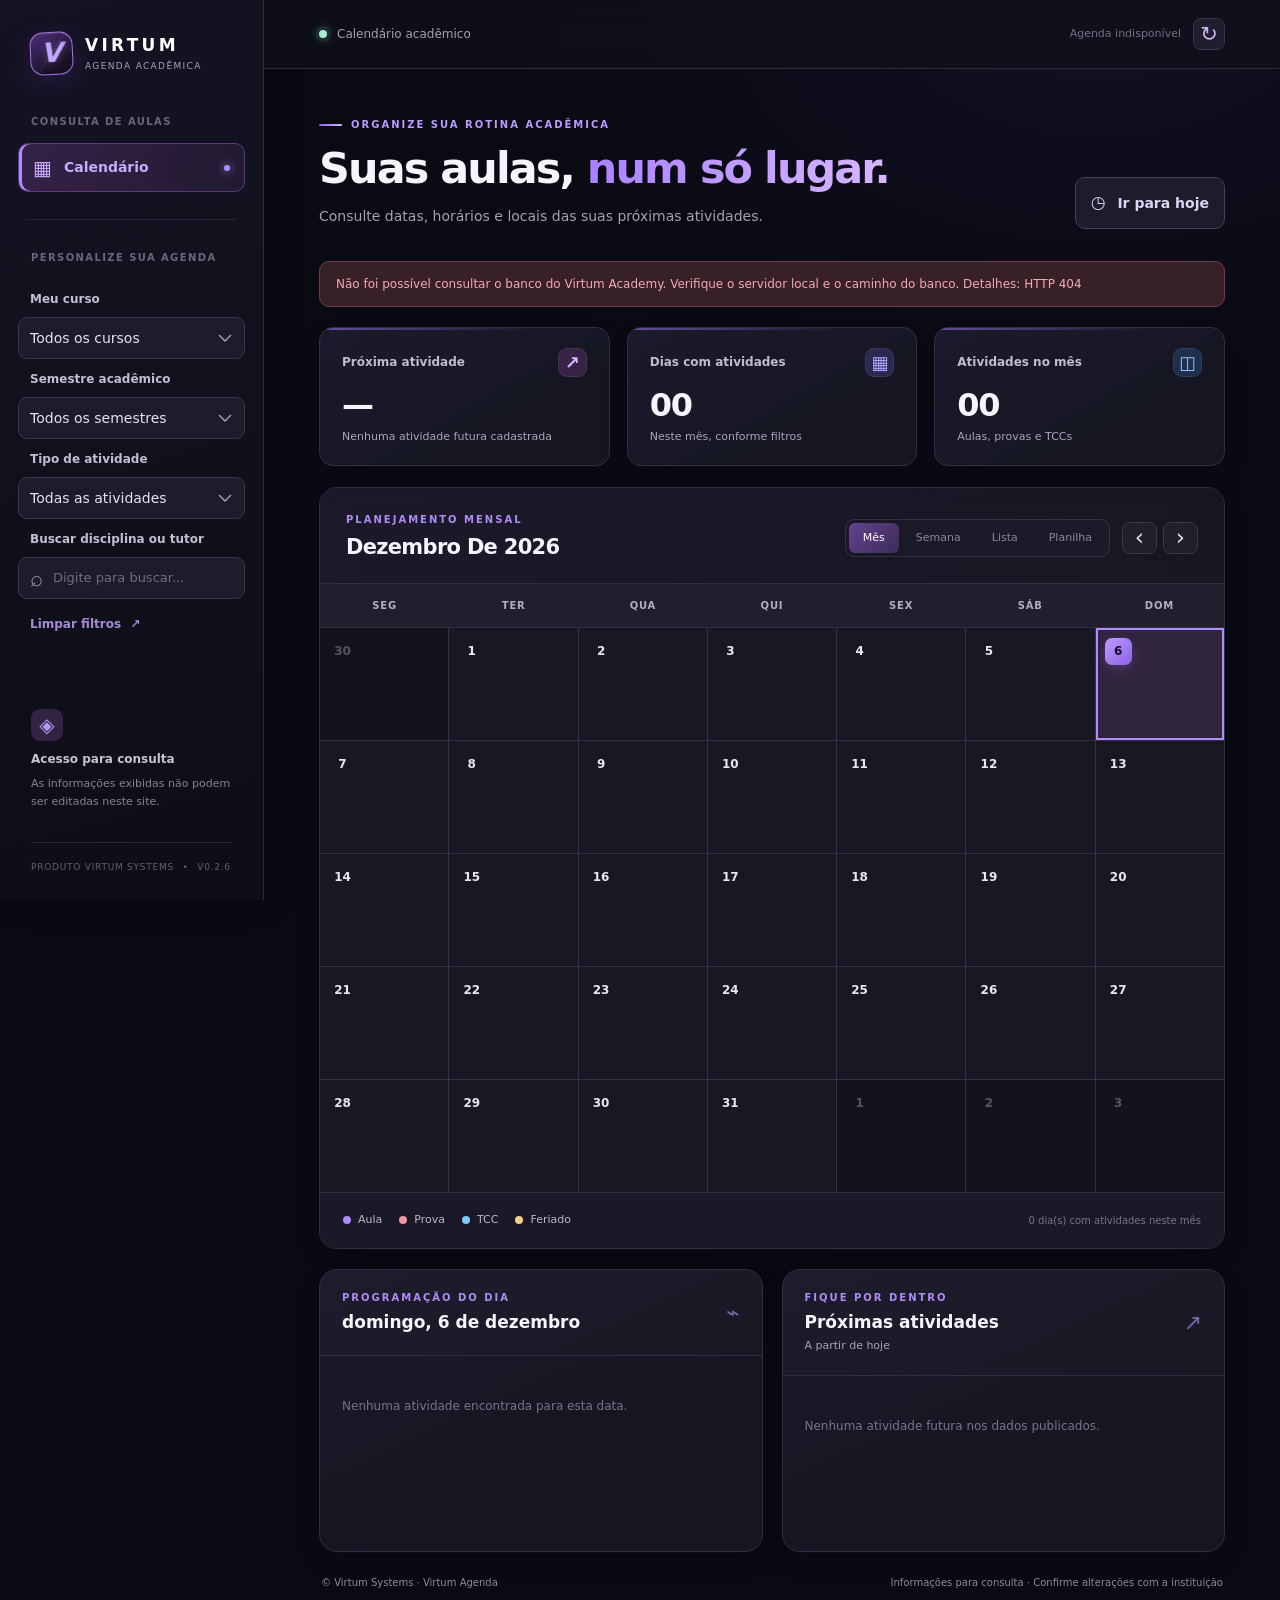
==== index.html @ 6bfc9026 "Adicionando a base do site" ====
<!DOCTYPE html>
<html lang="pt-BR">
<head>
  <meta charset="UTF-8" />
  <meta name="viewport" content="width=device-width, initial-scale=1" />
  <meta name="theme-color" content="#10101c" />
  <meta name="description" content="Virtum Agenda: consulte suas aulas, provas e TCCs por curso, semestre e data." />
  <title>Virtum Agenda — Calendário Acadêmico</title>
  <link rel="stylesheet" href="assets/app.css?v=0.2.9" />
  <script src="assets/app.js?v=0.2.9" defer></script>
</head>
<body>
  <div class="app-shell">
    <aside class="sidebar">
      <a class="brand" href="./" aria-label="Virtum Agenda, início">
        <span class="brand-mark" aria-hidden="true"><span>V</span></span>
        <span class="brand-words"><strong>VIRTUM</strong><small>AGENDA ACADÊMICA</small></span>
      </a>
      <div class="side-caption">CONSULTA DE AULAS</div>
      <div class="nav-active"><span class="nav-icon">▦</span> Calendário <span class="nav-dot"></span></div>
      <div class="sidebar-divider"></div>
      <div class="side-caption">PERSONALIZE SUA AGENDA</div>
      <label class="field-label" for="curso">Meu curso</label>
      <select class="field-select" id="curso"><option value="">Todos os cursos</option></select>
      <label class="field-label" for="semestre">Semestre acadêmico</label>
      <select class="field-select" id="semestre"><option value="">Todos os semestres</option></select>
      <label class="field-label" for="tipo">Tipo de atividade</label>
      <select class="field-select" id="tipo">
        <option value="">Todas as atividades</option>
        <option value="aula">Aulas</option>
        <option value="prova">Provas</option>
        <option value="tcc">TCCs</option>
      </select>
      <label class="field-label" for="busca">Buscar disciplina ou tutor</label>
      <div class="search-wrap"><span aria-hidden="true">⌕</span><input id="busca" type="search" placeholder="Digite para buscar..." autocomplete="off" /></div>
      <button class="clear-filters" id="limpar" type="button">Limpar filtros <span>↗</span></button>
      <div class="sidebar-bottom">
        <div class="privacy-icon">◈</div>
        <strong>Acesso para consulta</strong>
        <span>As informações exibidas não podem ser editadas neste site.</span>
        <div class="powered">PRODUTO VIRTUM SYSTEMS <span>•</span> V0.2.6</div>
      </div>
    </aside>

    <main class="main">
      <header class="topbar"><span><span class="live-indicator"></span> Calendário acadêmico</span><span class="topbar-right"><span id="atualizacao" role="status" aria-live="polite">Carregando agenda...</span><button type="button" id="atualizar-agora" class="refresh-btn" title="Atualizar agora" aria-label="Atualizar agenda agora">↻</button></span></header>
      <div class="content">
        <section class="intro">
          <div><div class="eyebrow"><span class="eyebrow-line"></span> ORGANIZE SUA ROTINA ACADÊMICA</div><h1>Suas aulas, <em>num só lugar.</em></h1><p>Consulte datas, horários e locais das suas próximas atividades.</p></div>
          <button class="today-btn" type="button" id="voltar-hoje"><span>◷</span> Ir para hoje</button>
        </section>
        <div id="demo-banner" class="demo-banner" hidden><span class="demo-symbol">ⓘ</span><span><strong>Modo demonstração.</strong> Os dados exibidos são fictícios. Exporte a agenda do Virtum Academy para publicar as aulas reais.</span></div>
        <div id="offline-banner" class="offline-banner" hidden role="status">Sem conexão no momento. Exibindo os últimos dados carregados nesta sessão.</div>
        <div id="error-banner" class="error-banner" hidden role="alert"></div>
        <section class="stats" aria-label="Resumo da agenda">
          <article class="stat"><div class="stat-title">Próxima atividade <span class="stat-icon purple">↗</span></div><div class="stat-value" id="proxima">—</div><div class="stat-sub" id="proxima-detalhe">Aguardando dados</div></article>
          <article class="stat"><div class="stat-title">Dias com atividades <span class="stat-icon violet">▦</span></div><div class="stat-value" id="dias-ativos">—</div><div class="stat-sub">Neste mês, conforme filtros</div></article>
          <article class="stat"><div class="stat-title">Atividades no mês <span class="stat-icon blue">◫</span></div><div class="stat-value" id="total-atividades">—</div><div class="stat-sub">Aulas, provas e TCCs</div></article>
        </section>
        <section class="calendar-card">
          <div class="calendar-toolbar">
            <div><div class="overline">PLANEJAMENTO MENSAL</div><h2 id="mes-titulo">Calendário</h2></div>
            <div class="calendar-controls">
              <div class="view-switch"><button type="button" class="active" data-view="calendario">Mês</button><button type="button" data-view="semana">Semana</button><button type="button" data-view="lista">Lista</button><button type="button" data-view="planilha">Planilha</button></div>
              <div class="month-nav"><button type="button" id="prev-month" aria-label="Mês anterior">‹</button><button type="button" id="next-month" aria-label="Próximo mês">›</button></div>
            </div>
          </div>
          <div id="calendar-container"><div class="weekdays"><span>SEG</span><span>TER</span><span>QUA</span><span>QUI</span><span>SEX</span><span>SÁB</span><span>DOM</span></div><div id="calendar-grid" class="calendar-grid" role="grid" aria-label="Calendário mensal"></div></div>
          <div id="week-container" class="week-container" hidden></div>
          <div id="list-container" class="list-container" hidden></div>
          <div id="sheet-container" class="sheet-container" hidden aria-label="Atividades em formato de planilha"></div>
          <div class="calendar-footer"><div class="legend"><span><i class="dot aula"></i> Aula</span><span><i class="dot prova"></i> Prova</span><span><i class="dot tcc"></i> TCC</span><span><i class="dot feriado"></i> Feriado</span></div><span id="month-info">Selecione um dia para ver detalhes</span></div>
        </section>
        <section class="bottom-panels">
          <article class="details-panel"><div class="panel-head"><div><div class="overline">PROGRAMAÇÃO DO DIA</div><h3 id="selected-title">Selecione uma data</h3></div><div class="panel-decoration">⌁</div></div><div id="day-details" class="day-details"><p class="muted">Selecione um dia com atividade.</p></div></article>
          <article class="upcoming-panel"><div class="panel-head"><div><div class="overline">FIQUE POR DENTRO</div><h3>Próximas atividades</h3><span class="upcoming-hint">A partir de hoje</span></div><div class="panel-decoration">↗</div></div><div id="upcoming" class="upcoming-list"><p class="muted">Aguardando dados...</p></div></article>
        </section>
        <footer class="footer"><span>© Virtum Systems · Virtum Agenda</span><span>Informações para consulta · Confirme alterações com a instituição</span></footer>
      </div>
    </main>
  </div>

  <dialog id="dia-dialog" class="disciplina-dialog" aria-labelledby="dia-titulo">
    <div class="disciplina-head"><div><p class="disciplina-eyebrow">TODAS AS ATIVIDADES DO DIA</p><h2 id="dia-titulo"></h2><p class="muted">Aulas, provas e TCCs de todos os tutores conforme os filtros gerais.</p></div><button id="dia-fechar" type="button" class="disciplina-close" aria-label="Fechar atividades do dia">✕</button></div>
    <div class="disciplina-toolbar"><span id="dia-contagem"></span><label for="dia-tutor-filtro">Tutor: <select id="dia-tutor-filtro" aria-label="Filtrar atividades por tutor"><option value="">Todos os tutores</option></select></label></div>
    <div id="dia-aulas" class="disciplina-aulas"></div>
  </dialog>
  <dialog id="disciplina-dialog" class="disciplina-dialog" aria-labelledby="disciplina-titulo">
    <div class="disciplina-head"><div><p class="disciplina-eyebrow">CRONOGRAMA DA DISCIPLINA</p><h2 id="disciplina-titulo"></h2><p id="disciplina-contexto" class="muted"></p></div><button id="disciplina-fechar" type="button" class="disciplina-close" aria-label="Fechar janela">✕</button></div>
    <div class="disciplina-toolbar"><span id="disciplina-contagem"></span><span>Somente leitura · Dados do Virtum Academy</span></div>
    <div id="disciplina-aulas" class="disciplina-aulas"></div>
  </dialog>
</body>
</html>
---- assets/app.css ----
:root{color-scheme:dark;--bg:#0b0b13;--side:#10101a;--surface:#151520;--surface2:#1b1b29;--stroke:#2c2b3b;--text:#f0eff8;--muted:#898899;--purple:#9f7aff;--deep-purple:#52329f;--blue:#76a6f7;--red:#f29ca2;--yellow:#f7cf7e;--radius:17px}*{box-sizing:border-box}body{margin:0;min-width:320px;background:var(--bg);color:var(--text);font:14px/1.5 Inter,ui-sans-serif,system-ui,-apple-system,"Segoe UI",sans-serif}button,input,select{font:inherit}button{cursor:pointer}button:focus-visible,input:focus-visible,select:focus-visible{outline:2px solid var(--purple);outline-offset:3px}[hidden]{display:none!important}.app-shell{display:flex;min-height:100vh}.sidebar{width:264px;flex:0 0 264px;background:var(--side);border-right:1px solid #242331;display:flex;flex-direction:column;padding:32px 18px 26px;min-height:100vh}.brand{display:flex;align-items:center;gap:12px;padding:0 12px 43px;text-decoration:none;color:#fff}.brand-mark{width:43px;height:43px;border:1px solid #6c4da8;border-radius:12px;background:radial-gradient(circle at 70% 15%,#6544a6,#20132e 75%);display:grid;place-items:center;font-size:27px;font-weight:900;font-style:italic;color:#c3a6ff;box-shadow:0 0 23px #8b58ef22}.brand-words{display:flex;flex-direction:column;line-height:1.15;letter-spacing:2.2px}.brand-words strong{font-size:17px;letter-spacing:3px}.brand-words small{margin-top:5px;color:#9b91af;font-size:9px;letter-spacing:1.35px}.side-caption{color:#686779;font-size:10px;font-weight:750;letter-spacing:1.4px;padding:0 13px;margin-bottom:14px}.nav-active{display:flex;align-items:center;gap:12px;padding:13px 14px;border-radius:10px;background:#281d3e;color:#c9aaff;font-weight:650;border:1px solid #45315c}.nav-icon{font-size:20px;line-height:1}.nav-dot{margin-left:auto;width:6px;height:6px;border-radius:100%;background:var(--purple);box-shadow:0 0 9px var(--purple)}.sidebar-divider{border-top:1px solid #252434;margin:27px 8px 30px}.field-label{display:block;font-size:12px;font-weight:650;color:#b9b7c5;margin:11px 12px 9px}.field-select,.search-wrap{width:100%;background:#1b1b28;border:1px solid #333144;color:#e5e2ee;border-radius:9px;min-height:42px;padding:0 11px;outline:none}.field-select{appearance:none;background-image:url("data:image/svg+xml,%3Csvg width='14' height='8' xmlns='http://www.w3.org/2000/svg'%3E%3Cpath d='m1 1 6 6 6-6' fill='none' stroke='%23aaa4b8' stroke-width='1.4'/%3E%3C/svg%3E");background-repeat:no-repeat;background-position:right 12px center;padding-right:31px}.search-wrap{display:flex;align-items:center;gap:8px}.search-wrap span{color:#9e98ad;font-size:22px}.search-wrap input{width:100%;background:transparent;border:0;color:#fff;min-height:40px;outline:none;font-size:12px}.search-wrap input::placeholder{color:#6f6d7d}.clear-filters{border:0;background:none;color:#a58bd7;text-align:left;padding:16px 12px;font-size:12px;font-weight:600}.clear-filters span{margin-left:5px}.sidebar-bottom{margin-top:auto;padding:20px 13px 0;display:flex;flex-direction:column;gap:7px;color:#858296}.privacy-icon{height:32px;width:32px;border-radius:9px;background:#322345;color:#b39af1;display:grid;place-items:center;font-size:20px;margin-bottom:2px}.sidebar-bottom strong{font-size:12px;color:#c6c3d2}.sidebar-bottom>span{font-size:11px;line-height:1.6}.powered{border-top:1px solid #2b2939;padding-top:18px;margin-top:24px;font-size:9px;letter-spacing:.75px;color:#626073}.powered span{padding:0 5px}.main{min-width:0;flex:1}.topbar{height:69px;border-bottom:1px solid #242331;display:flex;align-items:center;justify-content:space-between;padding:0 clamp(20px,4.3vw,70px);color:#a2a0b2;font-size:12px;background:#0e0e17}.topbar>span:first-child{display:flex;align-items:center;gap:10px}.live-indicator{width:8px;height:8px;border-radius:50%;display:inline-block;background:#9d7ff4;box-shadow:0 0 10px #af8cfa80}.topbar-right{font-size:11px;color:#747184}.content{max-width:1510px;margin:0 auto;padding:44px clamp(20px,4.3vw,70px) 20px}.intro{display:flex;gap:24px;align-items:flex-end;justify-content:space-between;margin-bottom:29px}.eyebrow,.overline{font-size:10px;letter-spacing:2px;font-weight:700;color:#9d7bf1}.intro h1{font-size:clamp(27px,3.35vw,43px);letter-spacing:-1.6px;line-height:1.2;margin:11px 0}.intro h1 em{font-style:normal;color:#ad8bff}.intro p{color:var(--muted);margin:0;font-size:13px}.today-btn{border:1px solid #47415c;border-radius:10px;background:#1e1b2b;color:#ded5f5;font-weight:650;padding:12px 15px;white-space:nowrap}.today-btn span{font-size:17px;padding-right:7px}.today-btn:hover,.month-nav button:hover,.view-switch button:hover{background:#2b2340}.demo-banner,.error-banner{display:flex;align-items:center;gap:12px;border-radius:10px;margin-bottom:20px;padding:13px 16px;background:#30291b;color:#eed6a9;border:1px solid #56432a;font-size:12px}.demo-symbol{font-size:20px}.error-banner{background:#382027;color:#f4aab4;border-color:#713b47}.stats{display:grid;grid-template-columns:repeat(3,minmax(0,1fr));gap:17px;margin-bottom:21px}.stat{border:1px solid var(--stroke);background:var(--surface);border-radius:14px;padding:20px 22px;min-width:0}.stat-title{display:flex;align-items:center;justify-content:space-between;color:#aaa8b8;font-weight:550;font-size:12px;gap:8px}.stat-icon{height:29px;width:29px;border-radius:9px;display:grid;place-items:center;font-size:18px}.stat-icon.purple{color:#d2b5ff;background:#372346}.stat-icon.violet{color:#aeabff;background:#2c2850}.stat-icon.blue{color:#97c0ff;background:#1f304c}.stat-value{font-size:29px;line-height:1.25;font-weight:750;margin-top:8px;letter-spacing:-1px}.stat-sub{font-size:11px;color:#898699;margin-top:4px;white-space:nowrap;overflow:hidden;text-overflow:ellipsis}.calendar-card,.details-panel,.upcoming-panel{border:1px solid var(--stroke);border-radius:var(--radius);background:var(--surface);overflow:hidden}.calendar-toolbar{display:flex;align-items:center;justify-content:space-between;gap:18px;padding:24px 26px 19px}.calendar-toolbar h2{margin:5px 0 0;font-size:21px;letter-spacing:-.55px;text-transform:capitalize}.calendar-controls{display:flex;align-items:center;gap:12px}.view-switch{border:1px solid #343245;border-radius:9px;padding:3px;display:flex;gap:2px;background:#1b1a28}.view-switch button{border:0;background:transparent;color:#89869b;padding:7px 14px;border-radius:6px;font-size:11px}.view-switch button.active{background:#44305e;color:#e6d7ff}.month-nav{display:flex;gap:6px}.month-nav button{height:32px;width:35px;border-radius:8px;border:1px solid #39374b;background:#201f2c;color:#e3dfeb;font-size:23px;line-height:1}.weekdays{display:grid;grid-template-columns:repeat(7,minmax(0,1fr));text-align:center;background:#1c1b2a;border-top:1px solid var(--stroke);border-bottom:1px solid var(--stroke)}.weekdays span{padding:14px 3px;color:#858397;font-size:10px;font-weight:750;letter-spacing:.8px}.calendar-grid{display:grid;grid-template-columns:repeat(7,minmax(0,1fr));grid-auto-rows:minmax(112px,auto);background:#2a2937;gap:1px}.day{background:#151520;padding:10px 9px 8px;min-width:0;border:0;display:flex;flex-direction:column;gap:5px;text-align:left;transition:background .15s;position:relative;color:#e8e7ee}.day:hover{background:#242234}.day.outside{background:#11111a;color:#555263}.day.selected{background:#29213c;box-shadow:inset 0 0 0 1px #8062bc}.day.today .day-num{background:#9d7cf4;color:#110f19}.day-num{display:grid;place-items:center;width:27px;height:27px;border-radius:7px;font-size:12px;font-weight:700}.day-entries{display:flex;flex-direction:column;gap:4px;min-width:0;width:100%}.event-chip{display:block;min-width:0;width:100%;overflow:hidden;text-overflow:ellipsis;white-space:nowrap;border-left:3px solid transparent;padding:3px 6px 3px 7px;border-radius:4px;font-size:10px;line-height:1.4;font-weight:620}.event-chip.aula{background:#302445;color:#c6a7ff;border-color:#a47df5}.event-chip.prova{background:#40272f;color:#f8b3b9;border-color:#eb8a97}.event-chip.tcc{background:#1d3542;color:#a4dafa;border-color:#69badf}.event-chip.feriado{background:#493d25;color:#f3d596;border-color:#d6b36b}.more-chip{font-size:10px;color:#9a95aa;padding-left:5px}.calendar-footer{min-height:56px;padding:12px 23px;display:flex;align-items:center;justify-content:space-between;gap:16px;border-top:1px solid var(--stroke);flex-wrap:wrap}.legend{display:flex;gap:17px;align-items:center;flex-wrap:wrap}.legend span{display:flex;align-items:center;gap:7px;font-size:10px;color:#a3a0b1}.dot{height:7px;width:7px;border-radius:50%;background:var(--purple);display:inline-block}.dot.prova{background:#ef96a1}.dot.tcc{background:#7acbfa}.dot.feriado{background:#f2d08a}#month-info{color:#777488;font-size:10px}.bottom-panels{display:grid;grid-template-columns:1fr 1fr;gap:19px;margin-top:20px}.panel-head{display:flex;justify-content:space-between;align-items:center;border-bottom:1px solid var(--stroke);padding:20px 22px}.panel-head h3{font-size:16px;margin:5px 0 0}.panel-decoration{font-size:22px;color:#8064ae}.day-details,.upcoming-list{padding:9px 19px 17px;min-height:175px}.muted{color:#777487;font-size:12px;padding:20px 3px}.item{padding:14px 4px;display:flex;align-items:flex-start;gap:12px}.item+.item{border-top:1px solid #292735}.item-icon{display:grid;place-items:center;width:34px;height:34px;flex:0 0 34px;border-radius:10px;background:#322641;color:#cba8ff;font-size:15px;font-weight:bold}.item-icon.prova{background:#45252e;color:#fab2bc}.item-icon.tcc{background:#233c46;color:#a4e6ff}.item-body{min-width:0;flex:1}.item-title{font-weight:700;font-size:12px;color:#f2f0f7;line-height:1.4}.item-meta{color:#8c899c;font-size:11px;margin-top:3px;line-height:1.55}.item-tag{display:inline-block;border:1px solid #463954;border-radius:5px;color:#b9a1e4;padding:2px 6px;margin-top:6px;font-size:10px}.item-action{border:0;background:transparent;color:#a58add;padding:4px;line-height:1;font-size:19px}.upcoming-date{font-weight:700;color:#a792da;white-space:nowrap;font-size:11px}.list-container{min-height:200px;padding:0 23px 20px}.list-date{padding:15px 3px 6px;font-size:11px;letter-spacing:1px;font-weight:800;color:#a78ddd;text-transform:uppercase}.list-date+div{border-top:0}.list-container .item{border-bottom:1px solid #292735;padding:14px 4px}.empty{text-align:center;color:#8d8a9c;font-size:12px;padding:45px 10px}.empty strong{display:block;color:#c1bdcf;margin-top:7px;font-size:13px}.footer{display:flex;justify-content:space-between;gap:20px;padding:23px 2px 4px;font-size:10px;color:#5e5b70}@media(max-width:1190px){.sidebar{width:225px;flex-basis:225px}.content{padding:30px 24px 18px}.topbar{padding:0 24px}.calendar-grid{grid-auto-rows:minmax(103px,auto)}.stat{padding:17px}.bottom-panels{gap:13px}}@media(max-width:850px){.app-shell{display:block}.sidebar{width:auto;min-height:0;padding:15px 20px;display:grid;grid-template-columns:repeat(4,minmax(0,1fr));gap:10px;align-items:end}.brand{grid-column:1/-1;padding:3px 0 9px}.nav-active,.side-caption,.sidebar-divider,.sidebar-bottom,.clear-filters{display:none}.field-label{display:none}.field-select,.search-wrap{width:100%}.topbar{height:50px}.content{padding:25px 18px}.intro h1{font-size:31px}.calendar-grid{grid-auto-rows:minmax(99px,auto)}}@media(max-width:610px){.sidebar{grid-template-columns:repeat(2,minmax(0,1fr))}.topbar-right{font-size:9px}.intro{align-items:flex-start}.intro h1{font-size:27px;letter-spacing:-.8px}.intro p{font-size:12px}.today-btn{padding:9px 9px;font-size:11px}.stats{grid-template-columns:repeat(3,minmax(0,1fr));gap:7px}.stat{padding:12px 10px}.stat-title{font-size:10px}.stat-icon{display:none}.stat-value{font-size:22px}.stat-sub{white-space:normal;font-size:10px;line-height:1.3}.calendar-toolbar{padding:19px 13px 15px;gap:8px}.calendar-toolbar h2{font-size:17px}.calendar-controls{gap:6px}.month-nav button{width:27px;height:29px}.view-switch button{padding:6px 8px}.weekdays span{font-size:9px;padding:12px 0}.calendar-grid{grid-auto-rows:minmax(67px,auto)}.day{padding:5px 3px;gap:3px}.day-num{height:23px;width:23px;font-size:10px}.event-chip{font-size:9px;padding:2px 3px;border-left-width:2px}.more-chip{font-size:9px}.bottom-panels{grid-template-columns:1fr}.calendar-footer{padding:12px 10px}.legend{gap:8px}.footer{flex-direction:column;gap:5px}.demo-banner{font-size:11px}}

/* HF3: polimento de usabilidade, foco e responsividade */
.topbar-right{display:flex;align-items:center;gap:12px;min-width:0}
#atualizacao{overflow:hidden;text-overflow:ellipsis;white-space:nowrap}
.refresh-btn{border:1px solid #39354a;border-radius:8px;background:#201d2e;color:#c9b4f7;width:32px;height:32px;flex:0 0 32px;font-size:21px;line-height:1;transition:background .15s}
.refresh-btn:hover{background:#332849}.refresh-btn.refreshing{opacity:.55;cursor:wait}
.offline-banner{border:1px solid #65522e;background:#32291b;color:#f0d8a6;border-radius:10px;padding:12px 15px;margin-bottom:18px;font-size:12px}
.day:focus-visible,.item-action:focus-visible,.refresh-btn:focus-visible{outline:2px solid #c8a9ff;outline-offset:-2px}
.item-action:hover{background:#322842;border-radius:7px}
.day.selected .day-num{font-weight:900}
@media(max-width:610px){.topbar-right{gap:5px;max-width:54%}.refresh-btn{width:29px;height:29px;flex-basis:29px}.calendar-grid{grid-auto-rows:minmax(72px,auto)}.day-entries{gap:2px}.event-chip{font-size:0;line-height:0;height:5px;width:19px;border:0;border-radius:5px;padding:0;background:#a47df5}.event-chip.prova{background:#eb8a97}.event-chip.tcc{background:#69badf}.event-chip.feriado{background:#d6b36b}.more-chip{font-size:9px}.day.selected{box-shadow:inset 0 0 0 2px #a58af5}.item-action{min-width:36px;min-height:36px}}
@media(prefers-reduced-motion:reduce){*,*::before,*::after{transition:none!important;animation:none!important}}


/* Fase 2 — identidade visual e refinamento de superfícies, sem alterar o funcionamento */
:root{--bg:#090a12;--side:#10101c;--surface:#151622;--surface2:#1c1d2c;--stroke:#302e43;--purple:#b18aff;--text:#f6f4fc;--muted:#a5a1b5;--radius:18px}
html{scroll-behavior:smooth}body{background:radial-gradient(ellipse 55% 28% at 86% 0%,rgba(93,55,166,.12),transparent 85%),var(--bg);-webkit-font-smoothing:antialiased}
.sidebar{background:linear-gradient(165deg,#151323 0%,#10101b 55%,#0e0e18 100%);border-right-color:#302a42;box-shadow:8px 0 40px #00000014}
.brand{padding-bottom:39px}.brand-mark{position:relative;isolation:isolate;overflow:hidden;border:1px solid #a477e5;background:linear-gradient(145deg,#4d2d7b,#161020 75%);box-shadow:0 6px 22px #6d3bc036,inset 0 1px #ffffff27;border-radius:13px;transform:rotate(-3deg)}.brand-mark::before{content:"";position:absolute;inset:-18px 20px;transform:rotate(35deg);background:linear-gradient(90deg,transparent,#c5a5ff3b,transparent);z-index:-1}.brand-mark span{filter:drop-shadow(0 0 5px #bd96ff55)}
.brand-words strong{font-weight:850;letter-spacing:3.3px}.brand-words small{color:#aaa0be}.nav-active{background:linear-gradient(100deg,#352247,#211a31);border-color:#5a397c;box-shadow:inset 3px 0 #b38bff}
.field-label{color:#c3bed1}.field-select,.search-wrap{border-color:#3a354e;background-color:#1d1c2c;transition:border-color .18s,box-shadow .18s,background-color .18s}.field-select:hover,.search-wrap:hover{border-color:#675381}.field-select:focus,.search-wrap:focus-within{border-color:#aa85e8;box-shadow:0 0 0 3px #9f78ff20}.search-wrap input{font-size:13px}.clear-filters{transition:color .15s,transform .15s}.clear-filters:hover{color:#e0cfff;transform:translateX(3px)}
.topbar{background:#10101bcf;backdrop-filter:blur(12px);border-color:#2d2a3c}.live-indicator{background:#a7ebd3;box-shadow:0 0 0 4px #64b89c16,0 0 12px #73dbb588}.refresh-btn{transition:background .2s,transform .2s}.refresh-btn:hover{transform:rotate(25deg);background:#3d2b55}
.content{padding-top:48px}.intro{position:relative;margin-bottom:32px}.eyebrow{display:flex;align-items:center;gap:9px;color:#b99cff}.eyebrow-line{width:23px;height:2px;border-radius:3px;background:linear-gradient(90deg,#8e5bf2,#d4b5ff)}.intro h1{font-weight:800;letter-spacing:-1.9px}.intro h1 em{background:linear-gradient(95deg,#a980ff,#d7b7ff);background-clip:text;-webkit-background-clip:text;color:transparent}.intro p{font-size:14px;line-height:1.65}.today-btn{transition:background .18s,transform .18s,border-color .18s}.today-btn:hover{transform:translateY(-2px);border-color:#8c68b9}
.stat,.calendar-card,.details-panel,.upcoming-panel{box-shadow:0 10px 28px #00000018,0 1px 0 #ffffff06;transition:border-color .2s,box-shadow .2s}.stat{background:linear-gradient(150deg,#1c1a2c,#151622 70%);position:relative;overflow:hidden}.stat::before{content:"";position:absolute;inset:0 0 auto;height:2px;background:linear-gradient(90deg,#9872ed99,transparent 75%)}.stat:hover{border-color:#5c4779;box-shadow:0 13px 30px #00000029}.stat-title{color:#c2bdce}.stat-value{font-size:32px;font-weight:800;letter-spacing:-1.25px}.stat-sub{color:#aaa5ba}.stat-icon{border:1px solid #ffffff12}
.calendar-card{background:#171723}.calendar-toolbar{background:linear-gradient(90deg,#1c192a,#171723)}.calendar-toolbar h2{font-weight:750;letter-spacing:-.7px}.overline{color:#ae8cf6}.view-switch button,.month-nav button{transition:background .16s,color .16s,transform .16s}.view-switch button.active{background:linear-gradient(135deg,#63428e,#3d2b58);box-shadow:0 2px 9px #00000026;color:#fff}.month-nav button:hover{transform:translateY(-1px)}
.weekdays{background:#211e2e}.weekdays span{color:#b3adbf}.calendar-grid{background:#343045}.day{background:#181824;transition:background .15s,box-shadow .15s}.day.outside{background:#13131e}.day:hover{background:#28243a}.day.selected{background:#30253f;box-shadow:inset 0 0 0 2px #b18aff}.day.today .day-num{background:linear-gradient(135deg,#bc9aff,#8e63e4);color:#160d25;box-shadow:0 3px 10px #9d6deb44}.event-chip{border-radius:5px;transition:filter .15s}.day:hover .event-chip{filter:brightness(1.13)}.calendar-footer{background:#1a1927}.legend span{font-size:11px;color:#bcb6c9}.dot{width:8px;height:8px}
.details-panel,.upcoming-panel{background:linear-gradient(155deg,#1b1929,#151622 65%)}.panel-head{background:#ffffff03}.panel-head h3{font-size:17px}.item-title{font-size:13px}.item-meta{color:#aaa4b7}.item-icon{border:1px solid #ffffff0e}.list-date{color:#c4a6ff}.footer{color:#90899f}
@media(min-width:851px){.sidebar{position:sticky;top:0;height:100vh;overflow-y:auto;scrollbar-width:thin;scrollbar-color:#49375e transparent}}
@media(max-width:850px){.sidebar{background:linear-gradient(120deg,#171427,#10101b);border-bottom:1px solid #393149}.brand{padding-bottom:12px}.content{padding-top:29px}.stat-value{font-size:28px}}
@media(max-width:610px){.sidebar{padding:16px 15px;gap:9px}.brand{grid-column:1/-1}.brand-mark{width:38px;height:38px}.brand-words strong{font-size:15px}.topbar{padding:0 15px}.content{padding:25px 13px 20px}.intro{flex-wrap:wrap;gap:14px;margin-bottom:23px}.intro h1{font-size:29px;line-height:1.17;letter-spacing:-1.1px}.intro p{font-size:12px}.today-btn{padding:10px 13px}.stats{gap:8px}.stat{padding:12px 10px;border-radius:12px}.stat-value{font-size:23px}.stat-sub{font-size:10px}.calendar-card,.details-panel,.upcoming-panel{border-radius:14px}.calendar-toolbar{flex-wrap:wrap;align-items:center}.calendar-controls{margin-left:auto}.calendar-grid{grid-auto-rows:minmax(74px,auto)}.day{padding:6px 4px}.day-num{width:25px;height:25px;font-size:11px}.day.today .day-num{border-radius:8px}.event-chip{height:6px;width:21px}.calendar-footer{gap:9px}.legend{gap:12px}.panel-head{padding:17px 18px}.day-details,.upcoming-list{padding:7px 15px 14px}.footer{line-height:1.5}}
@media(max-width:370px){.calendar-toolbar h2{font-size:16px}.view-switch button{padding:6px 7px}.month-nav button{width:26px}.stats{grid-template-columns:1fr 1fr}.stat:first-child{grid-column:1/-1}.stat:first-child .stat-sub{white-space:nowrap}}
@media(prefers-reduced-motion:reduce){html{scroll-behavior:auto}}

/* Fase 3: consulta acadêmica por semana */
.week-container{padding:16px;display:grid;grid-template-columns:repeat(2,minmax(0,1fr));gap:12px}
.week-day{border:1px solid #373149;border-radius:12px;background:#1b1a29;min-width:0;overflow:hidden}
.week-day.is-today{border-color:#aa85e8;box-shadow:inset 0 0 0 1px #805db2}
.week-day-head{display:flex;justify-content:space-between;gap:8px;align-items:center;width:100%;padding:12px 14px;border:0;border-bottom:1px solid #332e43;background:#262138;color:#ede5ff;text-align:left;font-weight:700;text-transform:capitalize}
.week-day-head strong{font-size:11px;color:#c6a9f5;white-space:nowrap}
.week-day .item{margin:0 10px;padding:11px 2px;border-bottom:1px solid #302d3e}
.week-day .item:last-child{border-bottom:0}
.week-empty,.week-holiday{padding:10px 14px;margin:0;font-size:12px;color:#aaa4b7}
.week-holiday{color:#f7cf7e}
.upcoming-hint{display:block;color:#aaa4b7;font-size:11px;margin-top:3px}
@media(max-width:680px){.week-container{grid-template-columns:1fr;padding:10px;gap:9px}.week-day-head{padding:10px 12px}.week-day .item{padding:10px 2px}}

/* v0.2.6: planilha acadêmica, somente consulta */
.view-switch{display:flex;flex-wrap:wrap;gap:3px}
.sheet-container{padding:0 0 14px;min-width:0}
.sheet-intro{display:flex;align-items:center;justify-content:space-between;gap:10px;flex-wrap:wrap;padding:16px 20px;color:#d8c9f7}
.sheet-intro strong{font-size:13px}
.sheet-intro span{font-size:11px;color:#a9a4b8}
.sheet-scroll{overflow:auto;max-width:100%;scrollbar-color:#55436e #191726;outline-offset:-3px}
.sheet-scroll:focus-visible{outline:2px solid #ae8aff}
.sheet-table{border-collapse:separate;border-spacing:0;width:100%;min-width:1180px;font-size:12px;line-height:1.4}
.sheet-table th{position:sticky;top:0;z-index:2;background:#2a233b;color:#d8c8ff;text-align:left;font-size:11px;letter-spacing:.3px;padding:12px 13px;border-bottom:1px solid #5b4875;white-space:nowrap}
.sheet-table td{padding:11px 13px;vertical-align:top;border-bottom:1px solid #2f2b3d;color:#c6c2d2;max-width:270px;overflow-wrap:anywhere}
.sheet-table tbody tr:nth-child(even){background:#ffffff04}
.sheet-table tbody tr:hover{background:#392b4a70}
.sheet-table td:first-child{font-weight:700;color:#e7d8ff;white-space:nowrap}
.sheet-table td:nth-child(2){white-space:nowrap}
.sheet-table .sheet-main{color:#f1eafc;font-weight:650;min-width:190px}
.sheet-table .sheet-prova .sheet-main{border-left:3px solid #f29ca2}
.sheet-table .sheet-tcc .sheet-main{border-left:3px solid #f7cf7e}
.sheet-table .sheet-aula .sheet-main{border-left:3px solid #9f7aff}
.sheet-table .sheet-holiday td{background:#3c322550;color:#f7cf7e}
.sheet-ics{white-space:nowrap;background:#342749;border:1px solid #5a4479;border-radius:7px;color:#e4d4ff;padding:5px 9px;font-size:11px}
.sheet-ics:hover{background:#493261}
@media(max-width:610px){.sheet-intro{padding:12px 14px}.sheet-table{font-size:11px}.sheet-table th,.sheet-table td{padding:9px 10px}.view-switch{gap:2px}.view-switch button{padding:6px 8px}}

/* v0.2.7: consulta interativa de disciplinas */
[data-disciplina-id]{cursor:pointer}
[data-disciplina-id]:focus-visible{outline:2px solid #b39aff;outline-offset:2px}
.disciplina-dialog{border:1px solid #58477e;border-radius:20px;background:#171426;color:#f4efff;width:min(780px,calc(100vw - 28px));max-height:min(85vh,850px);padding:0;box-shadow:0 26px 100px #000a}
.disciplina-dialog::backdrop{background:#080510bd;backdrop-filter:blur(5px)}
.disciplina-head{display:flex;justify-content:space-between;gap:16px;padding:24px 24px 12px}
.disciplina-head h2{font-size:clamp(19px,3vw,27px);margin:4px 0 8px;color:#fff}
.disciplina-eyebrow{color:#bba2ff;font-size:11px;font-weight:800;letter-spacing:.12em;margin:0}
.disciplina-close{background:#30283f;border:1px solid #594a73;border-radius:10px;color:#fff;width:36px;height:36px;cursor:pointer;flex-shrink:0}
.disciplina-toolbar{display:flex;flex-wrap:wrap;justify-content:space-between;gap:8px;color:#bcb1d0;font-size:12px;padding:12px 24px;border-block:1px solid #3c3451}
.disciplina-aulas{padding:18px 24px 26px;display:grid;gap:10px;overflow-y:auto}
.disciplina-aula{--tutor-color:#796a9c;border:1px solid #403754;border-left:5px solid var(--tutor-color);background:#231e33;border-radius:12px;padding:13px 15px}
.disciplina-aula-top{display:flex;flex-wrap:wrap;justify-content:space-between;gap:8px;font-size:14px}
.disciplina-aula-top span,.disciplina-aula-desc{color:#c6bdd8;font-size:12px}
.disciplina-aula-desc{margin-top:6px}
.disciplina-tutor{display:flex;align-items:center;gap:7px;margin-top:10px;font-size:12px;color:#e6dafa}
.disciplina-cor{width:10px;height:10px;border-radius:50%;background:#796a9c;display:inline-block}
@media(max-width:560px){.disciplina-head{padding:18px 16px 10px}.disciplina-toolbar{padding:12px 16px}.disciplina-aulas{padding:14px 16px 20px}}

/* v0.2.9: filtro opcional na janela de atividades do dia */
#dia-tutor-filtro{background:#30283f;color:#f4efff;border:1px solid #594a73;border-radius:8px;padding:7px 10px;max-width:100%;font:inherit}
#dia-dialog .disciplina-toolbar{align-items:center}
#dia-dialog .disciplina-toolbar label{display:flex;align-items:center;gap:9px;flex-wrap:wrap}
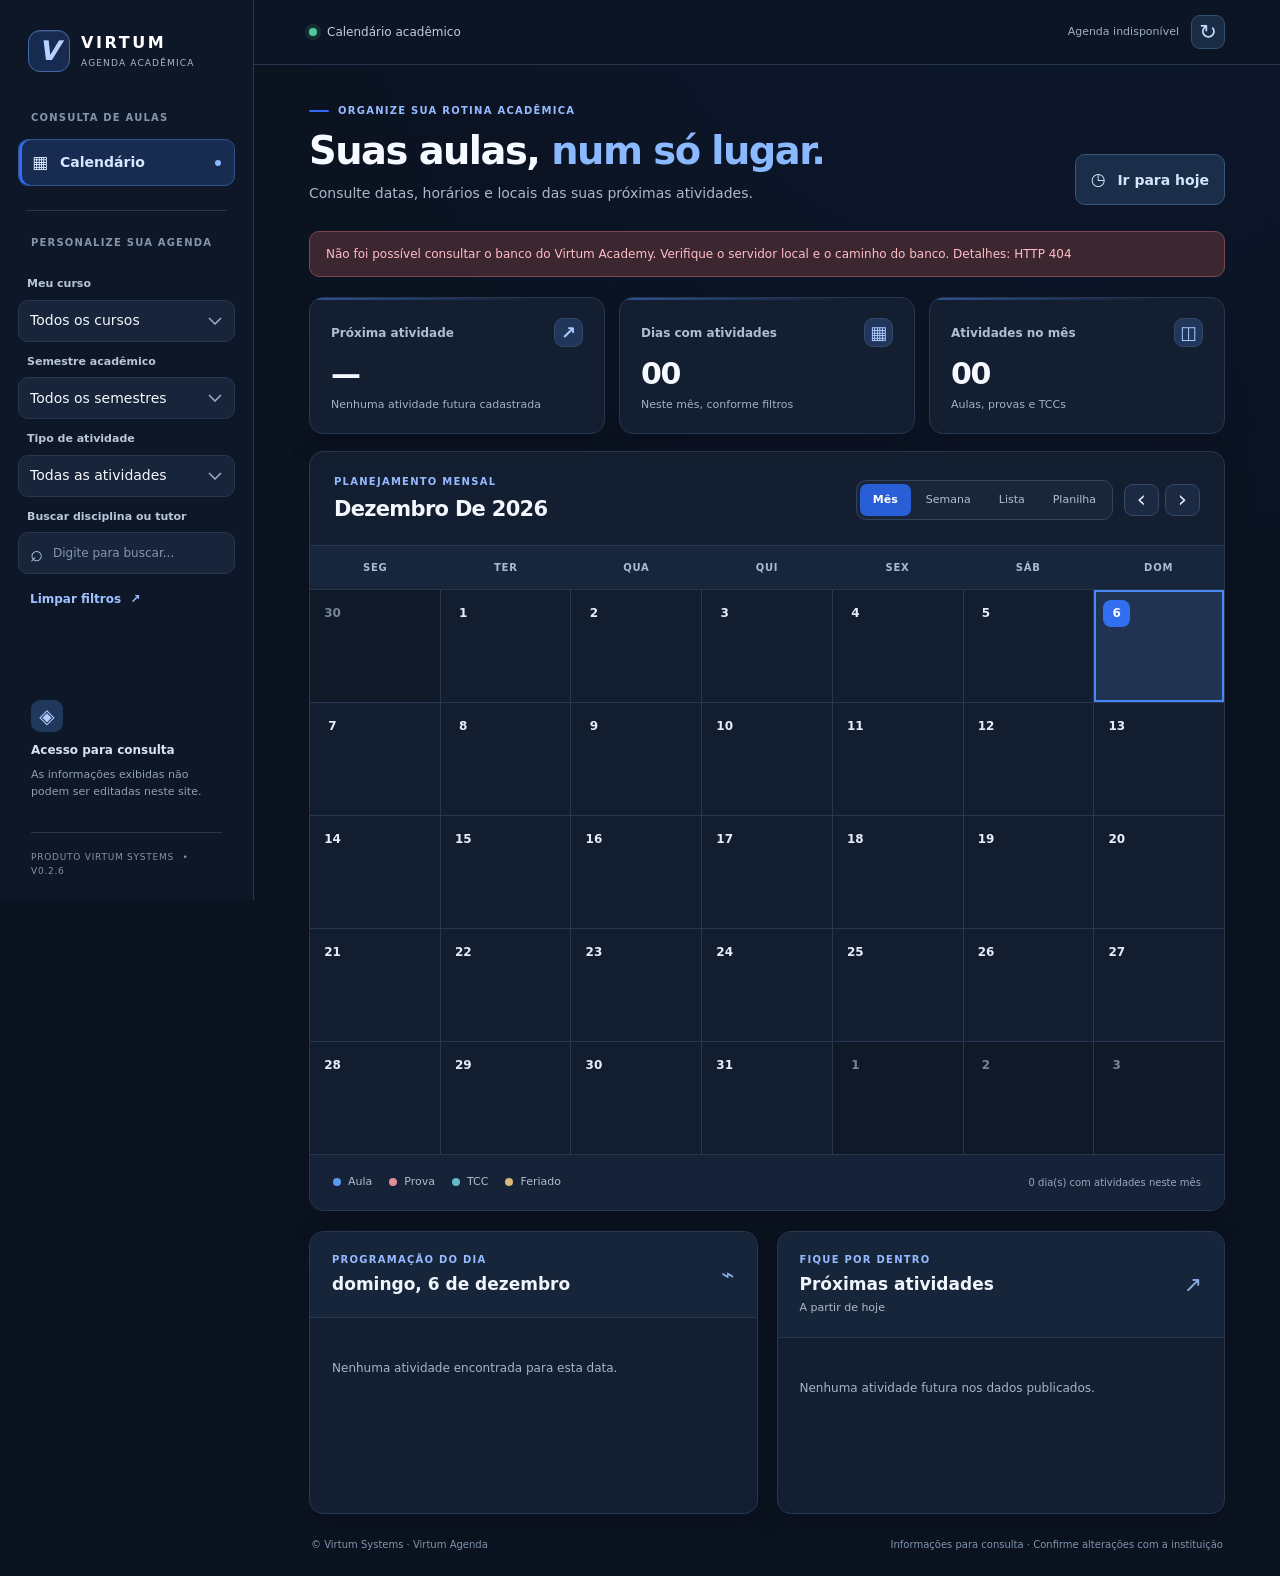
==== commit 726c9d28: "Melhorando a identidade visual" ====
--- a/index.html
+++ b/index.html
@@ -3,11 +3,12 @@
 <head>
   <meta charset="UTF-8" />
   <meta name="viewport" content="width=device-width, initial-scale=1" />
-  <meta name="theme-color" content="#10101c" />
+  <meta name="theme-color" content="#0b1220" />
   <meta name="description" content="Virtum Agenda: consulte suas aulas, provas e TCCs por curso, semestre e data." />
   <title>Virtum Agenda — Calendário Acadêmico</title>
   <link rel="stylesheet" href="assets/app.css?v=0.2.9" />
   <script src="assets/app.js?v=0.2.9" defer></script>
+  <link rel="stylesheet" href="assets/virtum-premium-a.css?v=20261116-a1" data-virtum-fase="A" />
 </head>
 <body>
   <div class="app-shell">
--- a/assets/virtum-premium-a.css
+++ b/assets/virtum-premium-a.css
@@ -0,0 +1,353 @@
+/*
+ * VIRTUM AGENDA | PREMIUM | FASE A — Base visual
+ * Versao 1.0 / 2026-11-16
+ * Tema sobreposto ao CSS atual. Nenhum seletor altera a logica da agenda.
+ * Azul Virtum: #2F6BFF
+ */
+:root {
+  color-scheme: dark;
+  --va-primary: #2f6bff;
+  --va-primary-hover: #1f57e7;
+  --va-primary-light: #8bb9ff;
+  --va-primary-subtle: #172c50;
+  --va-bg: #0b1220;
+  --va-sidebar: #0e1728;
+  --va-surface: #131e30;
+  --va-surface-2: #19263b;
+  --va-surface-hover: #20324b;
+  --va-border: #283750;
+  --va-border-strong: #385576;
+  --va-text: #f4f7fd;
+  --va-muted: #aab8ca;
+  --va-radius: 14px;
+  --va-shadow: 0 10px 30px rgb(1 8 22 / 13%);
+  --va-fast: 150ms ease;
+  /* Compatibilidade com variaveis utilizadas no tema original */
+  --bg: var(--va-bg);
+  --side: var(--va-sidebar);
+  --surface: var(--va-surface);
+  --surface2: var(--va-surface-2);
+  --stroke: var(--va-border);
+  --text: var(--va-text);
+  --muted: var(--va-muted);
+  --purple: var(--va-primary);
+  --deep-purple: #183b80;
+  --blue: var(--va-primary-light);
+  --radius: var(--va-radius);
+}
+
+html { scroll-behavior: smooth; }
+body {
+  background: radial-gradient(circle at 83% -12%, rgba(47,107,255,.075), transparent 40%), var(--va-bg);
+  color: var(--va-text);
+  font-family: Inter, "Segoe UI Variable", "Segoe UI", system-ui, -apple-system, sans-serif;
+  -webkit-font-smoothing: antialiased;
+}
+button, input, select { font-family: inherit; }
+button:focus-visible, input:focus-visible, select:focus-visible,
+.day:focus-visible, [data-disciplina-id]:focus-visible, .sheet-scroll:focus-visible {
+  outline: 2px solid var(--va-primary-light);
+  outline-offset: 2px;
+}
+::selection { color: #fff; background: #2456bd; }
+
+/* Navegacao lateral: menos decoracao, ritmo de 8px, destaque firme */
+.sidebar {
+  width: 254px; flex-basis: 254px;
+  background: var(--va-sidebar);
+  border-right: 1px solid var(--va-border);
+  box-shadow: none;
+  padding: 30px 18px 22px;
+}
+.brand { gap: 11px; padding: 0 10px 38px; }
+.brand-mark {
+  width: 42px; height: 42px;
+  background: #172b50;
+  border: 1px solid #4467a5;
+  color: #b6d1ff;
+  border-radius: 12px;
+  transform: none;
+  box-shadow: inset 0 1px rgba(255,255,255,.08);
+}
+.brand-mark::before { background: linear-gradient(90deg, transparent, rgba(144,184,255,.08), transparent); }
+.brand-mark span { filter: none; }
+.brand-words strong { font-size: 16px; letter-spacing: 2.6px; font-weight: 800; }
+.brand-words small { color: var(--va-muted); letter-spacing: 1.15px; }
+.side-caption { color: #8295ad; font-size: 10px; letter-spacing: 1.2px; }
+.nav-active {
+  background: var(--va-primary-subtle);
+  border: 1px solid #31538b;
+  color: #d7e7ff;
+  border-radius: 10px;
+  box-shadow: inset 3px 0 var(--va-primary);
+  padding: 12px 13px;
+}
+.nav-icon { font-size: 17px; }
+.nav-dot { background: var(--va-primary-light); box-shadow: none; }
+.sidebar-divider { border-color: var(--va-border); margin-block: 24px; }
+.field-label { font-size: 11px; color: #b7c6d9; margin: 12px 9px 7px; }
+.field-select, .search-wrap {
+  color: var(--va-text);
+  background-color: #17243a;
+  border: 1px solid var(--va-border);
+  border-radius: 10px;
+  min-height: 42px;
+  transition: border-color var(--va-fast), background-color var(--va-fast), box-shadow var(--va-fast);
+}
+.field-select { background-image: url("data:image/svg+xml,%3Csvg width='14' height='8' xmlns='http://www.w3.org/2000/svg'%3E%3Cpath d='m1 1 6 6 6-6' fill='none' stroke='%239bb0ca' stroke-width='1.5'/%3E%3C/svg%3E"); }
+.field-select:hover, .search-wrap:hover { border-color: #55759a; }
+.field-select:focus, .search-wrap:focus-within {
+  background-color: #1a2a44;
+  border-color: var(--va-primary);
+  box-shadow: 0 0 0 3px rgb(47 107 255 / 15%);
+}
+.search-wrap span { color: #adc5e3; }
+.search-wrap input { color: var(--va-text); font-size: 12px; }
+.search-wrap input::placeholder { color: #8497b0; }
+.clear-filters { color: #9fc2ff; border-radius: 7px; }
+.clear-filters:hover { color: #d8e8ff; transform: none; }
+.sidebar-bottom { color: #8da0b6; }
+.sidebar-bottom strong { color: #d6e1f1; }
+.privacy-icon { background: #20385b; color: #afcbf7; }
+.powered { color: #8194aa; border-color: var(--va-border); }
+
+/* Cabecalho: leitura de status sem competir com a agenda */
+.topbar {
+  height: 65px;
+  background: rgba(12,22,37,.94);
+  border-bottom: 1px solid var(--va-border);
+  backdrop-filter: blur(8px);
+  color: #bfcee0;
+  font-size: 12px;
+}
+.live-indicator { background: #53c89d; box-shadow: 0 0 0 4px rgb(83 200 157 / 12%); }
+.topbar-right { color: #9eb0c6; }
+.refresh-btn {
+  border: 1px solid #36506d;
+  color: #bfdbff;
+  background: #1a2b44;
+  border-radius: 9px;
+  width: 34px; height: 34px; flex-basis: 34px;
+}
+.refresh-btn:hover { transform: none; background: #264164; border-color: #588ac1; }
+
+/* Titulo e acao principal */
+.content { max-width: 1620px; padding-top: 38px; }
+.intro { margin-bottom: 26px; }
+.eyebrow, .overline { color: #95baff; font-weight: 700; letter-spacing: 1.25px; }
+.eyebrow-line { background: var(--va-primary); height: 2px; width: 20px; }
+.intro h1 {
+  color: #f6f9ff;
+  font-size: clamp(29px, 3vw, 40px);
+  letter-spacing: -1.5px;
+  font-weight: 760;
+  margin: 10px 0 8px;
+}
+.intro h1 em {
+  color: var(--va-primary-light);
+  background: none;
+  -webkit-text-fill-color: currentColor;
+}
+.intro p { color: var(--va-muted); }
+.today-btn {
+  background: #1a2d49;
+  border: 1px solid #385777;
+  color: #d4e4ff;
+  border-radius: 10px;
+  box-shadow: none;
+}
+.today-btn:hover { transform: none; background: #233e63; border-color: #587fae; }
+
+/* Cartoes: superficies planas e contorno suave */
+.stat, .calendar-card, .details-panel, .upcoming-panel {
+  background: var(--va-surface);
+  border: 1px solid var(--va-border);
+  border-radius: var(--va-radius);
+  box-shadow: var(--va-shadow);
+}
+.stats { gap: 14px; margin-bottom: 17px; }
+.stat { padding: 20px 21px; }
+.stat::before { background: linear-gradient(90deg, #447fe6 0, transparent 78%); height: 2px; opacity: .55; }
+.stat:hover { border-color: var(--va-border-strong); box-shadow: var(--va-shadow); }
+.stat-title { color: #aebed2; font-size: 12px; }
+.stat-value { color: #f6f9ff; font-size: 30px; font-weight: 760; }
+.stat-sub { color: #a1b1c6; }
+.stat-icon { border: 1px solid #334866; }
+.stat-icon.purple, .stat-icon.violet, .stat-icon.blue {
+  color: #a9c9ff;
+  background: #20365a;
+}
+
+/* Calendario / alternancia de visualizacao */
+.calendar-card { overflow: hidden; }
+.calendar-toolbar { background: transparent; padding: 22px 24px 19px; }
+.calendar-toolbar h2 { font-size: 21px; font-weight: 730; color: #f4f7fd; }
+.calendar-controls { gap: 11px; }
+.view-switch {
+  background: #19263a;
+  border: 1px solid #30445e;
+  border-radius: 10px;
+  gap: 2px;
+  padding: 3px;
+}
+.view-switch button {
+  color: #afc0d3;
+  border-radius: 7px;
+  font-size: 11px;
+  padding: 8px 13px;
+  transition: color var(--va-fast), background-color var(--va-fast);
+}
+.view-switch button:hover { background: #293d58; color: #e7f1ff; }
+.view-switch button.active {
+  background: #285ed6;
+  color: #fff;
+  box-shadow: none;
+  font-weight: 700;
+}
+.month-nav button {
+  background: #1b2a42;
+  border: 1px solid #344b6a;
+  color: #e1ebf9;
+  border-radius: 9px;
+}
+.month-nav button:hover { transform: none; background: #294467; }
+.weekdays { background: #18263b; border-color: var(--va-border); }
+.weekdays span { color: #a8bbd0; font-weight: 730; }
+.calendar-grid { background: var(--va-border); }
+.day {
+  background: #121d2f;
+  color: #e4edfa;
+  transition: background-color var(--va-fast), box-shadow var(--va-fast);
+}
+.day.outside { background: #101927; color: #75859a; }
+.day:hover { background: #1b2c44; }
+.day.selected { background: #203452; box-shadow: inset 0 0 0 2px #4986f7; }
+.day.today .day-num { background: #326ff0; color: #fff; box-shadow: none; }
+.day-num { border-radius: 8px; }
+.event-chip { border-radius: 5px; transition: filter var(--va-fast); }
+/* Tipos academicos preservam codificacao propria; cores dos tutores sao mantidas no modal. */
+.event-chip.aula { background: #213a5f; color: #c5defd; border-color: #5893ec; }
+.event-chip.prova { background: #472b39; color: #ffd0d9; border-color: #e48c9e; }
+.event-chip.tcc { background: #20424c; color: #b8edf1; border-color: #62b9c8; }
+.event-chip.feriado { background: #443921; color: #f9dda5; border-color: #dbb875; }
+.more-chip { color: #aac7ef; }
+.calendar-footer { background: #152237; border-color: var(--va-border); }
+.legend span { color: #aebed1; }
+.dot.aula { background: #5c98ef; }
+.dot.prova { background: #e48c9e; }
+.dot.tcc { background: #62b9c8; }
+.dot.feriado { background: #dbb875; }
+#month-info { color: #98aabf; }
+
+/* Paineis inferiores e lista */
+.details-panel, .upcoming-panel { background: var(--va-surface); }
+.panel-head { background: #17253a; border-color: var(--va-border); }
+.panel-head h3 { color: #f0f5fc; }
+.panel-decoration { color: #8baeea; }
+.item + .item, .list-container .item { border-color: #2b3950; }
+.item-title { color: #ecf3ff; }
+.item-meta, .upcoming-hint { color: #adbbcd; }
+.item-icon { color: #c5dcff; background: #263b5d; border: 1px solid #334969; }
+.item-icon.prova { color: #f7bdca; background: #472d3a; }
+.item-icon.tcc { color: #b7e9ef; background: #21414c; }
+.item-tag { border-color: #3e5680; color: #b5d0ff; }
+.item-action { color: #a5c8ff; }
+.item-action:hover { background: #243a5b; }
+.upcoming-date, .list-date { color: #9fc1ff; }
+.muted { color: #a6b5c8; }
+.empty, .empty strong { color: #b6c4d7; }
+.footer { color: #8095ad; }
+
+/* Visao semanal e planilha */
+.week-day { background: #17253a; border-color: var(--va-border); }
+.week-day.is-today { border-color: #477ed1; box-shadow: inset 0 0 0 1px #315ba2; }
+.week-day-head { background: #203350; color: #f4f7fe; border-color: #314967; }
+.week-day-head strong { color: #a9caff; }
+.week-empty { color: #a5b5ca; }
+.sheet-intro { color: #d9e8ff; }
+.sheet-intro span { color: #a7b8cf; }
+.sheet-scroll { scrollbar-color: #4c688e #132238; }
+.sheet-table th { background: #233753; color: #d1e4ff; border-color: #3b5373; }
+.sheet-table td { color: #ccd9ea; border-color: #2a3c55; }
+.sheet-table tbody tr:nth-child(even) { background: rgb(255 255 255 / 2%); }
+.sheet-table tbody tr:hover { background: #223b60; }
+.sheet-table td:first-child { color: #d8e9ff; }
+.sheet-table .sheet-main { color: #f1f6ff; }
+.sheet-table .sheet-aula .sheet-main { border-left-color: #5c98ef; }
+.sheet-ics { background: #20395e; color: #d4e6ff; border-color: #3d639a; }
+.sheet-ics:hover { background: #2c4a78; }
+
+/* Janela de disciplina e detalhes do dia: cores individuais de tutores preservadas */
+.disciplina-dialog {
+  background: #132034;
+  color: #f1f7ff;
+  border: 1px solid #385474;
+  border-radius: 17px;
+  box-shadow: 0 28px 95px rgb(0 5 17 / 65%);
+}
+.disciplina-dialog::backdrop { background: rgb(3 10 22 / 74%); backdrop-filter: blur(4px); }
+.disciplina-eyebrow { color: #91baff; }
+.disciplina-head h2 { color: #f5f9ff; }
+.disciplina-close { background: #213653; border-color: #405a7a; color: #e6f0ff; }
+.disciplina-close:hover { background: #2b486e; }
+.disciplina-toolbar { border-color: #2d425e; color: #aabbd1; }
+.disciplina-aula {
+  /* Nao alterar --tutor-color: definida por cada aula no JavaScript */
+  border-top-color: #2b435d;
+  border-right-color: #2b435d;
+  border-bottom-color: #2b435d;
+  background: #1a2c43;
+  border-radius: 11px;
+}
+.disciplina-aula-top span, .disciplina-aula-desc { color: #bfcede; }
+.disciplina-tutor { color: #deebfb; }
+#dia-tutor-filtro { background: #203651; border-color: #426182; color: #edf4ff; }
+
+.demo-banner { background: #393220; color: #f4dfb6; border-color: #715d34; }
+.offline-banner { background: #332d22; color: #f4dcaa; border-color: #746242; }
+.error-banner { background: #3c2730; color: #ffbdc5; border-color: #7d4655; }
+
+/* Layout responsivo: prioridade para filtros e area do calendario */
+@media (min-width: 851px) {
+  .sidebar { position: sticky; top: 0; height: 100vh; overflow-y: auto; scrollbar-color: #345275 transparent; }
+}
+@media (max-width: 1190px) and (min-width: 851px) {
+  .sidebar { width: 230px; flex-basis: 230px; padding-inline: 15px; }
+  .content { padding-inline: 23px; }
+}
+@media (max-width: 850px) {
+  .sidebar {
+    width: 100%; min-height: 0; padding: 17px 19px;
+    background: #101b2d; border-right: none; border-bottom: 1px solid var(--va-border);
+    box-shadow: none;
+  }
+  .brand { padding-bottom: 12px; }
+  .content { padding-top: 27px; }
+}
+@media (max-width: 610px) {
+  .sidebar { padding: 15px 13px; gap: 9px; }
+  .brand { gap: 9px; }
+  .brand-mark { width: 37px; height: 37px; }
+  .topbar { height: 54px; padding-inline: 13px; }
+  .refresh-btn { width: 30px; height: 30px; flex-basis: 30px; }
+  .content { padding: 24px 13px 17px; }
+  .intro { gap: 14px; }
+  .intro h1 { font-size: 28px; letter-spacing: -1.05px; }
+  .stats { gap: 8px; }
+  .stat { padding: 13px 11px; border-radius: 12px; }
+  .stat-value { font-size: 24px; }
+  .calendar-card, .details-panel, .upcoming-panel { border-radius: 12px; }
+  .calendar-toolbar { padding: 16px 13px; }
+  .view-switch button { padding: 7px 9px; }
+  .calendar-grid { grid-auto-rows: minmax(76px, auto); }
+  .day.selected { box-shadow: inset 0 0 0 2px #4986f7; }
+  .event-chip.aula { background: #5c98ef; }
+  .event-chip.prova { background: #e48c9e; }
+  .event-chip.tcc { background: #62b9c8; }
+  .event-chip.feriado { background: #dbb875; }
+  .sheet-table th, .sheet-table td { padding: 10px; }
+}
+@media (prefers-reduced-motion: reduce) {
+  html { scroll-behavior: auto; }
+  *, *::before, *::after { animation: none !important; transition: none !important; }
+}
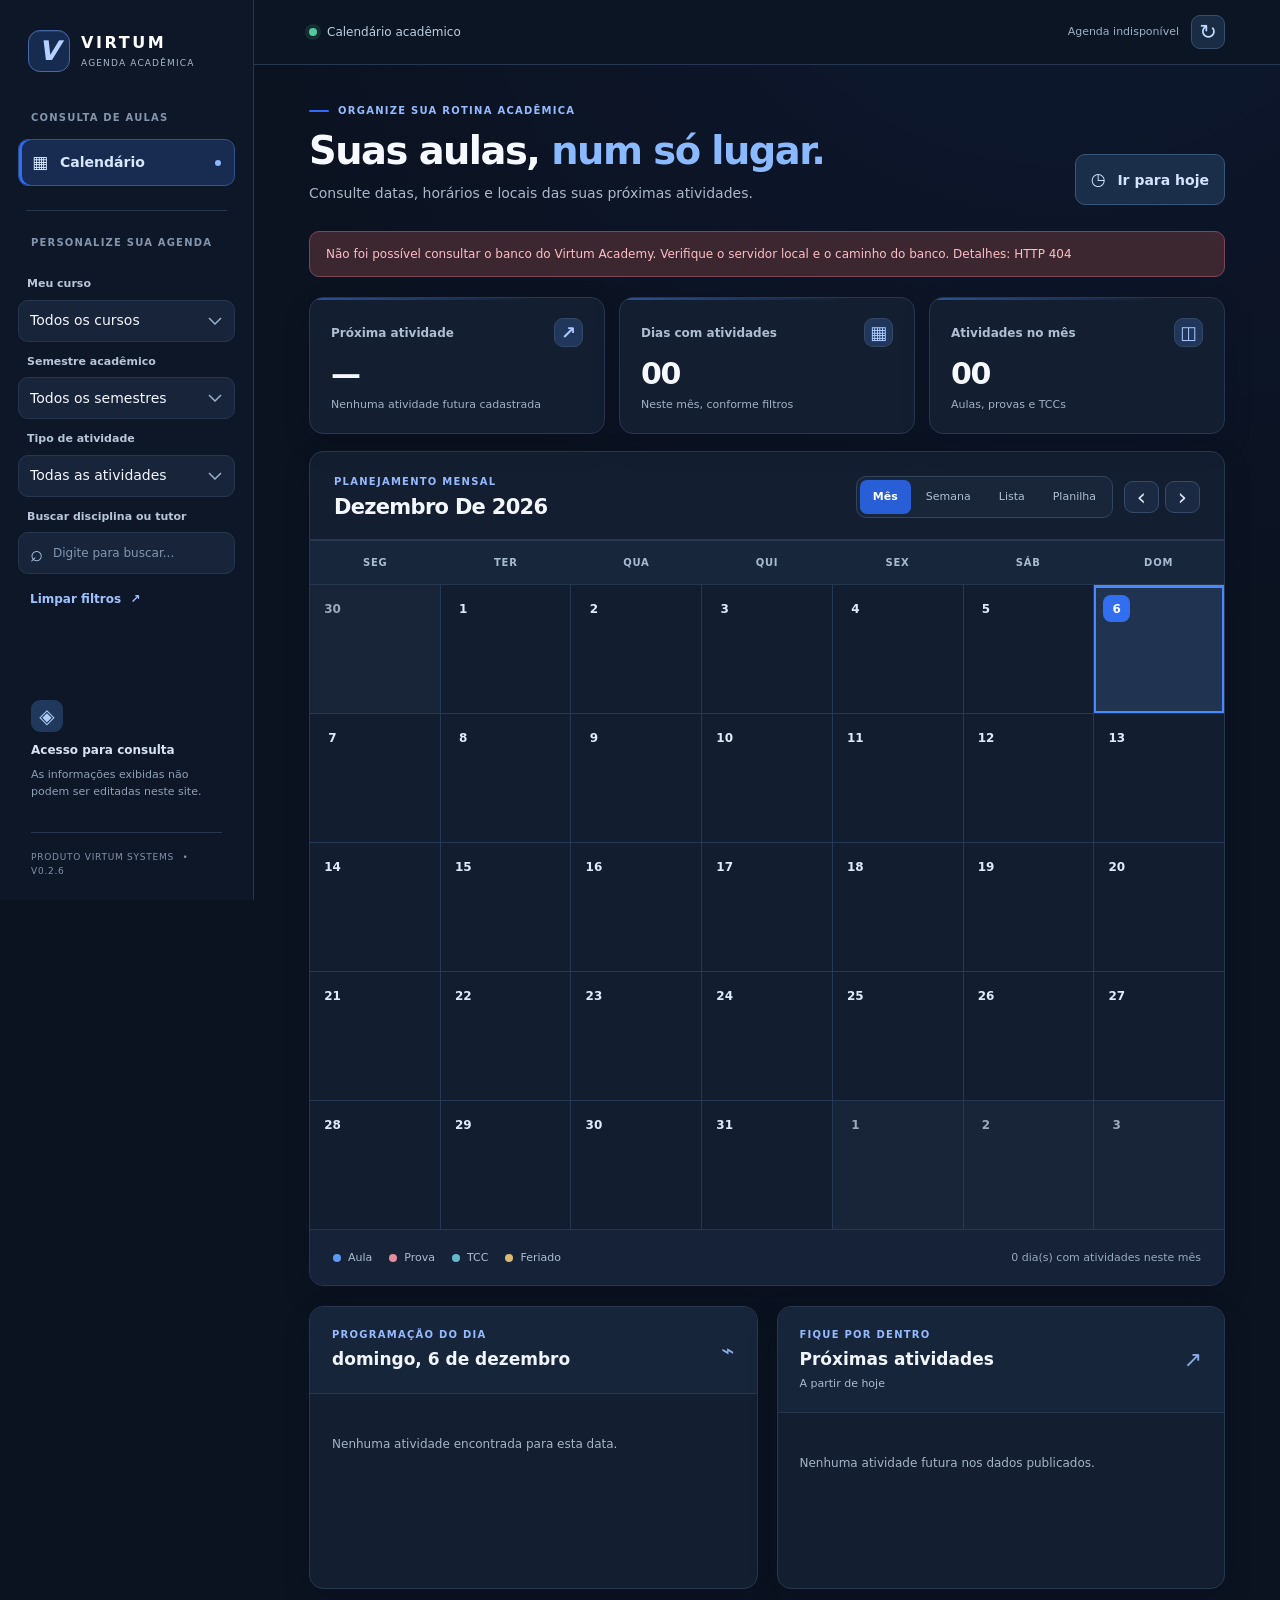
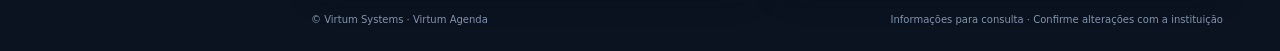
==== commit 68f3083e: "Atualização do visual" ====
--- a/index.html
+++ b/index.html
@@ -9,6 +9,8 @@
   <link rel="stylesheet" href="assets/app.css?v=0.2.9" />
   <script src="assets/app.js?v=0.2.9" defer></script>
   <link rel="stylesheet" href="assets/virtum-premium-a.css?v=20261116-a1" data-virtum-fase="A" />
+  <link rel="stylesheet" href="assets/virtum-premium-b.css?v=20261116-b1" data-virtum-fase="B" />
+  <script src="assets/virtum-premium-b.js?v=20261116-b1" defer data-virtum-fase="B"></script>
 </head>
 <body>
   <div class="app-shell">
--- a/assets/virtum-premium-b.css
+++ b/assets/virtum-premium-b.css
@@ -0,0 +1,148 @@
+/*
+ * Virtum Agenda Premium | Fase B1: calendario e planilha
+ * Camada aditiva sobre app.css e virtum-premium-a.css.
+ * Nao redefine --tutor-color; mantem as cores do Virtum Academy nos dialogos.
+ */
+:root {
+  --vb-accent: var(--va-primary, #2f6bff);
+  --vb-border: var(--va-border, #283750);
+  --vb-surface: var(--va-surface, #131e30);
+  --vb-muted: var(--va-muted, #aab8ca);
+}
+
+/* Barra de navegacao: foco na leitura dos dados, nao nos efeitos. */
+.calendar-toolbar { gap: 18px; border-bottom: 1px solid var(--vb-border); }
+.calendar-toolbar h2 { line-height: 1.25; }
+.view-switch button { min-height: 34px; }
+.view-switch button[aria-pressed="true"] { font-weight: 730; }
+.view-switch button:focus-visible, .month-nav button:focus-visible {
+  outline: 2px solid #8bb9ff; outline-offset: 2px;
+}
+
+/* Grade mensal: cedulas equilibradas, numero e volume sempre visiveis. */
+.calendar-grid { grid-auto-rows: minmax(128px, auto); background: #263954; }
+.day { isolation: isolate; min-height: 0; padding: 10px 9px 11px; gap: 7px; }
+.day.outside { opacity: .63; }
+.day.outside:has(.event-chip) { opacity: .85; }
+.day-num { flex: none; color: #deebfa; font-variant-numeric: tabular-nums; }
+.day.today { box-shadow: inset 0 3px #4889ff; }
+.day.today.selected { box-shadow: inset 0 3px #4889ff, inset 0 0 0 2px #4889ff; }
+.day-entries { gap: 5px; }
+.event-chip {
+  min-height: 22px; padding: 4px 6px 4px 8px;
+  border-left-width: 3px; border-radius: 6px;
+  font-size: 10px; font-weight: 650; line-height: 1.35;
+  transition: background-color .15s ease, filter .15s ease;
+}
+.day .event-chip[data-disciplina-id] { cursor: pointer; }
+.day .event-chip[data-disciplina-id]:hover { filter: brightness(1.15); }
+.more-chip {
+  display: inline-flex; align-items: center; align-self: flex-start;
+  border: 1px solid #3c5d88; background: #1a3554;
+  color: #c5dfff; padding: 4px 7px; border-radius: 6px;
+  font-size: 10px; font-weight: 720; line-height: 1.25;
+}
+.va-day-count {
+  position: absolute; right: 9px; top: 12px;
+  display: grid; place-items: center; min-width: 22px; height: 20px;
+  padding-inline: 4px; border: 1px solid #315376;
+  background: #1c3450; color: #bfd8f7; border-radius: 7px;
+  font-size: 10px; font-weight: 750; font-variant-numeric: tabular-nums;
+}
+.day.selected .va-day-count { background: #255098; color: #fff; border-color: #4e8af9; }
+.calendar-footer { padding-block: 14px; }
+#month-info { font-size: 11px; }
+
+/* Semana/lista: variacao de superficie para separar rapidamente dias e eventos. */
+.week-container { grid-template-columns: repeat(2, minmax(0,1fr)); gap: 13px; padding: 19px; }
+.week-day { border-radius: 12px; overflow: hidden; }
+.week-day-head { padding-block: 14px; }
+.week-day .item { padding: 13px 5px; }
+.list-date { font-size: 12px; font-weight: 760; letter-spacing: .1px; }
+.list-container .item { transition: background-color .15s ease; }
+.list-container .item:hover { background: #1a2c45; }
+
+/* Planilha: primeira coluna fixa, separacao entre dias, chips sem ruido visual. */
+.sheet-container { background: var(--vb-surface); padding-bottom: 0; }
+.sheet-intro {
+  background: #15243a; border-bottom: 1px solid #2a415e;
+  padding: 17px 23px; gap: 12px 22px;
+}
+.sheet-intro strong { color: #f3f8ff; font-size: 14px; }
+.sheet-intro span { color: #b1c4de; }
+.sheet-scroll { max-height: min(66vh, 730px); overflow: auto; overscroll-behavior: contain; }
+.sheet-table {
+  table-layout: auto; width: max(100%, 1240px);
+  min-width: 1240px; line-height: 1.5; font-size: 12px;
+}
+.sheet-table th {
+  top: 0; z-index: 3; background: #203451; border-bottom: 1px solid #416082;
+  color: #cbdff7; padding: 15px 13px; letter-spacing: .25px;
+  white-space: nowrap; font-size: 11px;
+}
+.sheet-table td { padding: 13px 13px; border-bottom: 1px solid #293b50; color: #d0deee; }
+.sheet-table th:first-child, .sheet-table td:first-child {
+  position: sticky; left: 0; width: 93px; min-width: 93px; max-width: 93px;
+}
+.sheet-table th:first-child { z-index: 5; background: #203451; }
+.sheet-table td:first-child {
+  z-index: 1; background: #152339; color: #d9eaff;
+  box-shadow: 1px 0 #2c4462;
+}
+.sheet-table tbody tr:nth-child(even) td:first-child { background: #192b43; }
+.sheet-table tbody tr:hover td, .sheet-table tbody tr:focus-within td { background: #213c5e; }
+.sheet-table tbody tr:hover td:first-child, .sheet-table tbody tr:focus-within td:first-child { background: #244268; }
+.sheet-table tr.va-day-group-start td { border-top: 2px solid #466184; }
+.sheet-table .sheet-main { font-weight: 710; min-width: 235px; }
+.sheet-table [data-disciplina-id] .sheet-main { cursor: pointer; }
+.sheet-table .sheet-main:hover { color: #c0dcff; }
+.va-sheet-date { display: inline-flex; font-weight: 770; color: #ddecff; font-size: 12px; }
+.va-type-chip {
+  display: inline-flex; align-items: center; padding: 3px 9px;
+  font-size: 11px; font-weight: 750; border-radius: 6px;
+  border: 1px solid #3b638a; color: #c7e3ff; background: #1e3c5e;
+}
+.va-type-prova { background: #462b39; color: #ffd1da; border-color: #895063; }
+.va-type-tcc { background: #1e414c; color: #b9ebf4; border-color: #3d7382; }
+.sheet-table tr.sheet-holiday td { color: #f2d7a0; }
+.sheet-table tr.sheet-holiday td:first-child { background: #383321; }
+.sheet-ics { padding: 7px 11px; font-weight: 700; }
+.sheet-ics:focus-visible { outline: 2px solid #8bb9ff; outline-offset: 2px; }
+
+/* Densidade opcional: afeta apenas a planilha e preserva todos os registros. */
+.va-density-control { margin-left: auto; display: flex; align-items: center; gap: 4px; padding: 3px; border: 1px solid #365171; border-radius: 9px; background: #101d30; }
+.va-density-control button {
+  color: #b4cae3; background: transparent; border: 0;
+  border-radius: 6px; font-size: 11px; font-weight: 670;
+  min-height: 30px; padding: 5px 11px;
+}
+.va-density-control button[aria-pressed="true"] { background: #285ed6; color: #fff; }
+.va-density-control button:focus-visible { outline: 2px solid #9bc5ff; outline-offset: 2px; }
+.va-sheet-compact .sheet-table td { padding-top: 7px; padding-bottom: 7px; }
+.va-sheet-compact .sheet-table th { padding-top: 10px; padding-bottom: 10px; }
+.va-sheet-compact .sheet-table { font-size: 11px; }
+.va-sheet-compact .va-type-chip { padding-block: 2px; }
+
+@media (max-width: 850px) {
+  .calendar-grid { grid-auto-rows: minmax(112px, auto); }
+  .week-container { grid-template-columns: 1fr; }
+  .sheet-intro { padding: 14px 16px; }
+}
+@media (max-width: 610px) {
+  .calendar-toolbar { padding: 15px 12px; }
+  .calendar-grid { grid-auto-rows: minmax(80px, auto); }
+  .day { padding: 5px 4px 7px; gap: 4px; }
+  .day-entries { gap: 3px; }
+  /* Mobile usa micro-indicadores da Fase A, nao textos truncados. */
+  .event-chip { width: 19px; height: 6px; min-height: 6px; padding: 0; font-size: 0; line-height: 0; border: 0; border-radius: 5px; }
+  .va-day-count { display: none; }
+  .more-chip { font-size: 9px; padding: 2px 3px; background: transparent; border: 0; max-width: 100%; }
+  .sheet-intro { align-items: flex-start; }
+  .va-density-control { margin-left: 0; }
+  .sheet-scroll { max-height: 65vh; }
+  .sheet-table th, .sheet-table td { padding-inline: 10px; }
+  .sheet-table th:first-child, .sheet-table td:first-child { min-width: 74px; width: 74px; max-width: 74px; }
+}
+@media (prefers-reduced-motion: reduce) {
+  .event-chip, .list-container .item { transition: none; }
+}
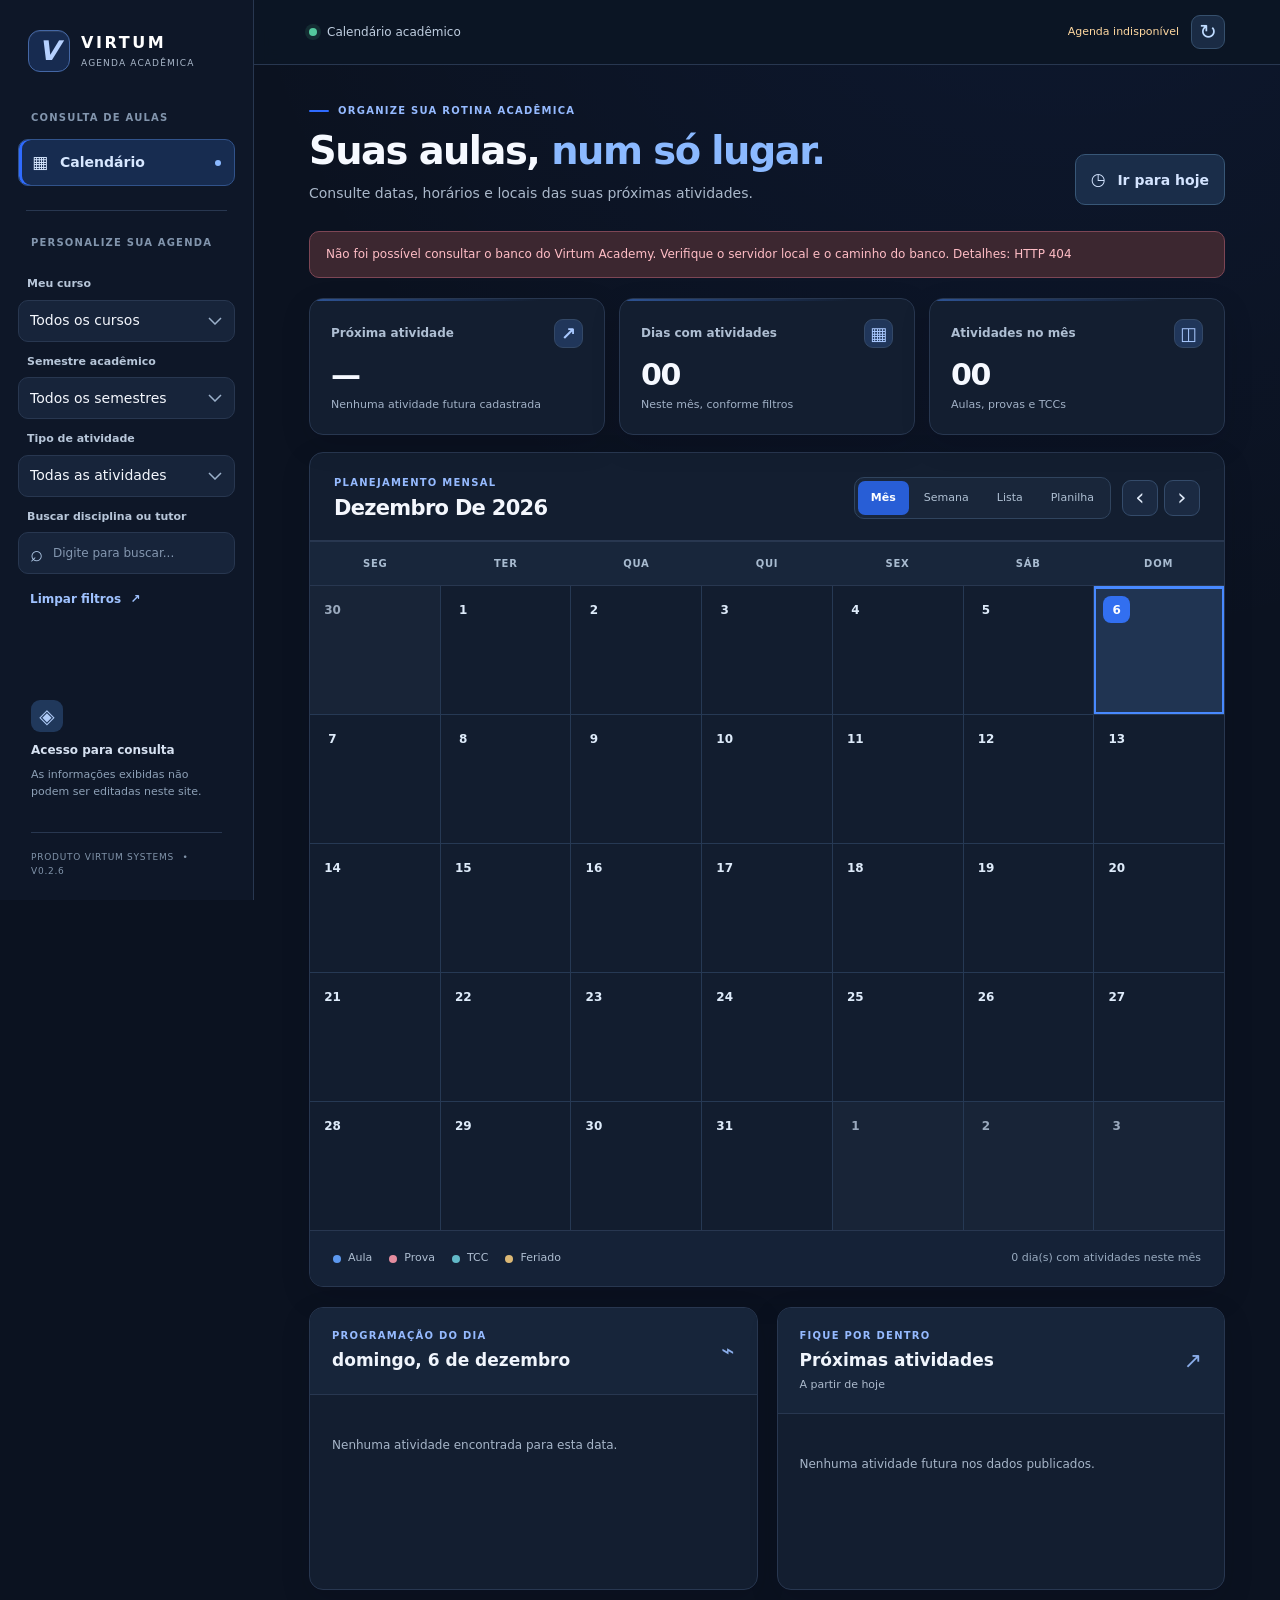
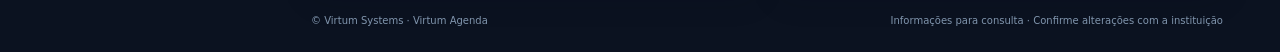
==== commit 0e174ce8: "Polimento final" ====
--- a/index.html
+++ b/index.html
@@ -11,6 +11,10 @@
   <link rel="stylesheet" href="assets/virtum-premium-a.css?v=20261116-a1" data-virtum-fase="A" />
   <link rel="stylesheet" href="assets/virtum-premium-b.css?v=20261116-b1" data-virtum-fase="B" />
   <script src="assets/virtum-premium-b.js?v=20261116-b1" defer data-virtum-fase="B"></script>
+  <link rel="stylesheet" href="assets/virtum-premium-c.css?v=20261116-c1" data-virtum-fase="C" />
+  <script src="assets/virtum-premium-c.js?v=20261116-c1" defer data-virtum-fase="C"></script>
+  <link rel="stylesheet" href="assets/virtum-premium-d.css?v=20261116-d1" data-virtum-fase="D" />
+  <script src="assets/virtum-premium-d.js?v=20261116-d1" defer data-virtum-fase="D"></script>
 </head>
 <body>
   <div class="app-shell">
--- a/assets/virtum-premium-c.css
+++ b/assets/virtum-premium-c.css
@@ -0,0 +1,126 @@
+/* VIRTUM AGENDA PREMIUM | FASE C1 — Janelas de disciplinas e atividades do dia
+ * Visual e filtros progressivos, sem alterar dados, API ou cores de tutores.
+ */
+:root {
+  --vc-panel: #101b2d;
+  --vc-border: #314462;
+  --vc-accent: var(--va-primary, #2f6bff);
+  --vc-muted: #a8bdd5;
+}
+.va-premium-dialog {
+  color: #eef5ff;
+  width: min(920px, calc(100vw - 40px));
+  max-height: min(90dvh, 920px);
+  background: #0f192a;
+  border: 1px solid #3a5276;
+  border-radius: 18px;
+  box-shadow: 0 28px 90px rgba(1, 6, 18, .74);
+  overscroll-behavior: contain;
+  overflow-x: hidden;
+}
+.va-premium-dialog::backdrop { background: rgba(3, 8, 20, .82); backdrop-filter: blur(7px); }
+.va-premium-dialog .disciplina-head {
+  align-items: flex-start;
+  gap: 20px;
+  padding: 27px 30px 24px;
+  background: linear-gradient(114deg, #162943, #111d30 72%);
+  border-bottom: 1px solid #2b4565;
+}
+.va-premium-dialog .disciplina-head > div { min-width: 0; }
+.va-premium-dialog .disciplina-eyebrow {
+  color: #89b4ff; font-size: 10px; letter-spacing: 1.8px; margin-bottom: 13px;
+}
+.va-premium-dialog .disciplina-head h2 {
+  font-size: clamp(19px, 2.35vw, 29px); line-height: 1.25;
+  letter-spacing: -.6px; margin: 0 0 9px; color: #f4f8ff;
+  overflow-wrap: anywhere; max-width: 770px;
+}
+.va-premium-dialog .disciplina-head .muted { color: #a9bdd3; font-size: 12px; line-height: 1.6; margin: 0; }
+.va-premium-dialog .disciplina-close {
+  display: grid; place-items: center; flex: none;
+  width: 39px; height: 39px; border-radius: 10px;
+  border: 1px solid #4c6484; background: #20324d; color: #ebf3ff;
+  font-size: 17px; transition: background .15s ease;
+}
+.va-premium-dialog .disciplina-close:hover { background: #2c4770; }
+.va-premium-dialog .disciplina-toolbar {
+  background: #142238; border-color: #2b3f59;
+  padding: 12px 30px; color: #b5c8df; font-size: 11px;
+  align-items: center;
+}
+.va-premium-dialog .disciplina-toolbar select { background: #172c48; color: #e9f2ff; border: 1px solid #415d7e; border-radius: 8px; min-height: 34px; }
+.va-premium-dialog .vc-controls {
+  padding: 20px 30px 19px; border-bottom: 1px solid #2c4059;
+  background: #111d2f; display: grid; gap: 14px;
+}
+.va-premium-dialog .vc-overview { display: flex; align-items: baseline; flex-wrap: wrap; gap: 7px; color: #abc2da; }
+.va-premium-dialog .vc-overview-value { font-size: 24px; line-height: 1; letter-spacing: -.5px; font-weight: 800; color: #f2f7ff; }
+.va-premium-dialog .vc-overview-label { font-size: 12px; color: #adbed2; }
+.va-premium-dialog .vc-overview-tutors { font-size: 11px; margin-left: auto; color: #bcd5f5; border: 1px solid #385676; background: #1c324f; border-radius: 7px; padding: 4px 9px; }
+.va-premium-dialog .vc-controls-row { display: grid; grid-template-columns: minmax(0, 1fr) minmax(175px, .44fr); gap: 12px; }
+#dia-dialog.va-premium-dialog .vc-controls-row { grid-template-columns: 1fr; }
+.va-premium-dialog .vc-field { display: grid; gap: 7px; min-width: 0; }
+.va-premium-dialog .vc-field-label { text-transform: uppercase; font-size: 10px; letter-spacing: 1.05px; color: #91aac7; font-weight: 740; }
+.va-premium-dialog :is(.vc-search, .vc-tutor-select) {
+  box-sizing: border-box; width: 100%; min-height: 41px; padding: 10px 12px;
+  border-radius: 9px; border: 1px solid #3a5476; background: #182942;
+  color: #f4f8ff; font: inherit; font-size: 12px;
+}
+.va-premium-dialog .vc-search::placeholder { color: #91a5bd; }
+.va-premium-dialog :is(input, select, button):focus-visible { outline: 2px solid #8bb9ff; outline-offset: 3px; }
+.va-premium-dialog .vc-type-row { display: flex; flex-wrap: wrap; gap: 7px; }
+.va-premium-dialog .vc-type-button {
+  min-height: 32px; color: #b3c7e2; background: #1a2a41;
+  border: 1px solid #364c66; border-radius: 8px;
+  padding: 6px 13px; font-size: 11px; font-weight: 700;
+}
+.va-premium-dialog .vc-type-button:hover { color: #f0f6ff; background: #254064; }
+.va-premium-dialog .vc-type-button[aria-pressed="true"] { background: #285ed6; border-color: #497ff1; color: #fff; }
+.va-premium-dialog .vc-results { display: flex; align-items: center; gap: 12px; min-height: 18px; font-size: 11px; color: #a7bad0; }
+.va-premium-dialog .vc-reset { margin-left: auto; background: transparent; border: none; color: #9fc6ff; font-weight: 720; padding: 3px 0; cursor: pointer; }
+.va-premium-dialog .vc-reset:hover { color: #d7eaff; text-decoration: underline; }
+.va-premium-dialog .disciplina-aulas {
+  display: grid; gap: 10px; padding: 20px 30px 28px;
+  overflow: visible; background: #0f192a;
+}
+.va-premium-dialog .disciplina-aula {
+  background: #19283e; border: 1px solid #324760;
+  border-left: 5px solid var(--tutor-color, #6985a6);
+  border-radius: 11px; padding: 16px 18px;
+  transition: border-color .15s ease, background-color .15s ease;
+}
+.va-premium-dialog .disciplina-aula:hover { background: #1c304c; border-color: #496583; border-left-color: var(--tutor-color, #6985a6); }
+.va-premium-dialog .disciplina-aula[hidden] { display: none !important; }
+.va-premium-dialog .disciplina-aula-top { align-items: center; font-size: 13px; color: #edf4fd; }
+.va-premium-dialog .disciplina-aula-top strong { font-size: 14px; font-weight: 740; line-height: 1.45; }
+.va-premium-dialog .disciplina-aula-top span {
+  color: #a8c9f4; font-variant-numeric: tabular-nums;
+  border: 1px solid #354d68; border-radius: 7px;
+  padding: 4px 8px; background: #182b44; font-size: 11px;
+}
+.va-premium-dialog .disciplina-aula-desc { margin-top: 10px; font-size: 12px; color: #aebed1; line-height: 1.6; }
+.va-premium-dialog .disciplina-tutor { color: #d8e7f9; font-size: 12px; font-weight: 650; gap: 10px; margin-top: 11px; }
+.va-premium-dialog .disciplina-cor { height: 11px; width: 11px; box-shadow: 0 0 0 3px rgba(255,255,255,.05); }
+.va-premium-dialog .vc-empty { margin: 4px 30px 26px; padding: 24px; background: #172841; border: 1px dashed #486283; border-radius: 10px; text-align: center; color: #c4d7eb; }
+.va-premium-dialog .vc-empty strong { color: #eff6ff; font-size: 14px; }
+.va-premium-dialog .vc-empty p { font-size: 12px; }
+.va-premium-dialog .vc-empty[hidden] { display: none !important; }
+@media(max-width: 720px) {
+  .va-premium-dialog { width: calc(100vw - 24px); max-height: 93dvh; border-radius: 14px; }
+  .va-premium-dialog .disciplina-head { padding: 20px 18px 18px; }
+  .va-premium-dialog .disciplina-toolbar { padding: 10px 18px; }
+  .va-premium-dialog .vc-controls { padding: 16px 18px; }
+  .va-premium-dialog .vc-controls-row { grid-template-columns: 1fr; }
+  .va-premium-dialog .disciplina-aulas { padding: 17px 18px 22px; gap: 9px; }
+  .va-premium-dialog .vc-empty { margin: 0 18px 20px; }
+  .va-premium-dialog .disciplina-aula { padding: 14px 13px; }
+}
+@media(max-width: 420px) {
+  .va-premium-dialog .disciplina-head h2 { font-size: 19px; }
+  .va-premium-dialog .disciplina-aula-top { align-items: flex-start; }
+  .va-premium-dialog .disciplina-aula-top span { margin-left: 0; }
+  .va-premium-dialog .vc-overview-tutors { margin-left: 0; }
+}
+@media(prefers-reduced-motion: reduce) {
+  .va-premium-dialog .disciplina-aula, .va-premium-dialog .disciplina-close { transition: none; }
+}
--- a/assets/virtum-premium-d.css
+++ b/assets/virtum-premium-d.css
@@ -0,0 +1,172 @@
+/* VIRTUM AGENDA PREMIUM | FASE D1 — Polimento final
+ * Camada visual aditiva apos A/B/C. Sem mudancas na exportacao, API ou dados.
+ */
+:root {
+  --vd-focus: #b0d1ff;
+  --vd-touch: 42px;
+  --vd-muted: #b7c7d9;
+}
+html { scroll-padding-top: 88px; }
+body { min-width: 320px; }
+body, .app-shell, .main, .content, .calendar-card, .calendar-toolbar, .calendar-controls { min-width: 0; }
+:where(button, input, select, a, [role="button"], [tabindex="0"]):focus-visible {
+  outline: 3px solid var(--vd-focus);
+  outline-offset: 3px;
+}
+/* Navegacao por teclado sem obstruir a interface. */
+.va-skip-link {
+  position: fixed; left: 16px; top: -90px; z-index: 10000;
+  display: inline-flex; align-items: center; min-height: 44px;
+  padding: 11px 16px; border: 2px solid var(--vd-focus);
+  border-radius: 10px; background: #eaf3ff; color: #142c55;
+  font-size: 14px; font-weight: 780; text-decoration: none;
+  box-shadow: 0 10px 28px #0005;
+}
+.va-skip-link:focus { top: 12px; }
+.main { scroll-margin-top: 70px; }
+
+/* Estados e informacoes, sem alterar a origem do status. */
+.topbar-right { display: flex; align-items: center; justify-content: flex-end; gap: 12px; min-width: 0; }
+#atualizacao { display: inline-block; max-width: min(38vw, 450px); overflow-wrap: anywhere; line-height: 1.4; }
+#atualizacao.va-status-warning { color: #ffd8a0; }
+.refresh-btn:disabled { opacity: .65; cursor: progress; }
+.live-indicator { flex: none; }
+.demo-banner, .offline-banner, .error-banner { line-height: 1.55; overflow-wrap: anywhere; }
+
+/* Consistencia de cliques e densidade informacional. */
+.view-switch { align-items: center; }
+.view-switch button { white-space: nowrap; }
+.month-nav button { min-width: 36px; min-height: 36px; }
+.today-btn, .refresh-btn, .item-action, .clear-filters { touch-action: manipulation; }
+.item-action { min-width: 36px; min-height: 36px; }
+#calendar-container, #week-container, #list-container, #sheet-container { min-width: 0; }
+.day, .week-day, .item, .disciplina-aula, .details-panel, .upcoming-panel { min-width: 0; }
+.day .event-chip, .item-title, .item-meta, .disciplina-aula, .sheet-table td { overflow-wrap: anywhere; }
+.day .event-chip[data-disciplina-id], .item[data-disciplina-id] { transition: background-color .12s ease, outline-color .12s ease; }
+.day .event-chip[data-disciplina-id]:focus-visible { outline-offset: 2px; }
+.sheet-scroll { scroll-behavior: auto; }
+.sheet-table { font-variant-numeric: tabular-nums; }
+.sheet-table tbody tr:focus-within { outline: 1px solid #5e9bfa; outline-offset: -1px; }
+.calendar-footer { flex-wrap: wrap; gap: 12px; }
+.stat-value { font-variant-numeric: tabular-nums; }
+.footer { gap: 12px; flex-wrap: wrap; }
+
+/* Modal legivel, com controles e area rolavel em qualquer resolucao. */
+.va-premium-dialog {
+  box-sizing: border-box;
+  max-height: min(92dvh, 940px);
+  scrollbar-width: thin;
+  scrollbar-color: #5376a0 #142239;
+}
+.va-premium-dialog .disciplina-head { position: relative; }
+.va-premium-dialog .disciplina-close { min-width: var(--vd-touch); min-height: var(--vd-touch); }
+.va-premium-dialog :is(.vc-type-button, .vc-reset) { min-height: 36px; }
+.va-premium-dialog :is(.vc-search, .vc-tutor-select, #dia-tutor-filtro) { min-height: 42px; }
+.va-premium-dialog .disciplina-aula-top { min-width: 0; }
+.va-premium-dialog .disciplina-aula-top strong { overflow-wrap: anywhere; }
+.va-premium-dialog .disciplina-aula-desc { overflow-wrap: anywhere; }
+
+/* Controle de filtros no mobile: apenas a interface; valores continuam intactos. */
+.va-mobile-filter-toggle {
+  display: none; border: 1px solid #4d73a0; border-radius: 10px;
+  background: #203657; color: #e3f0ff; padding: 12px 16px;
+  font-size: 13px; font-weight: 750; cursor: pointer;
+  align-items: center; justify-content: space-between; gap: 12px;
+  min-height: 44px;
+}
+.va-filter-count {
+  display: inline-flex; align-items: center; justify-content: center;
+  min-width: 23px; min-height: 23px; padding: 2px 6px;
+  border-radius: 7px; border: 1px solid #6489bd;
+  background: #314f78; color: #fff; font-size: 11px;
+}
+.va-mobile-filter-toggle .va-filter-chevron { transition: transform .18s ease; }
+.sidebar[data-va-filters="open"] .va-filter-chevron { transform: rotate(180deg); }
+.sidebar .field-select, .sidebar .search-wrap { min-width: 0; }
+
+@media (max-width: 1060px) and (min-width: 851px) {
+  .sidebar { width: 222px; flex-basis: 222px; }
+  .content { padding-left: 18px; padding-right: 18px; }
+  .calendar-toolbar { flex-wrap: wrap; }
+  .calendar-controls { width: 100%; justify-content: space-between; }
+}
+@media (max-width: 850px) {
+  .sidebar { grid-template-columns: repeat(4, minmax(0, 1fr)); gap: 10px; }
+  .sidebar .brand { grid-column: 1 / -1; }
+  .va-mobile-filter-toggle { display: flex; grid-column: 1 / -1; width: 100%; }
+  /* So recolhe os filtros quando o JS confirmou a instalacao do controle. */
+  .sidebar[data-va-filters="closed"] > :is(.field-select, .search-wrap) { display: none; }
+  .sidebar[data-va-filters="open"] > :is(.field-select, .search-wrap) { display: block; }
+  .sidebar[data-va-filters="open"] > .search-wrap { display: flex; }
+  .sidebar[data-va-filters="open"] > .clear-filters { display: inline-flex; grid-column: 1 / -1; justify-self: start; }
+  .sidebar[data-va-filters="closed"] > .clear-filters { display: none; }
+  .topbar { gap: 10px; }
+  .intro { gap: 15px; }
+  .stat { height: auto; }
+  .calendar-toolbar { flex-wrap: wrap; }
+  .calendar-controls { flex-wrap: wrap; }
+  .sheet-scroll { scrollbar-width: thin; }
+  .va-premium-dialog .vc-type-row { gap: 8px; }
+}
+@media (max-width: 610px) {
+  .sidebar { grid-template-columns: repeat(2, minmax(0,1fr)); }
+  .topbar { height: auto; min-height: 58px; padding-block: 10px; }
+  .topbar > span:first-child { flex: none; white-space: nowrap; font-size: 11px; }
+  .topbar-right { margin-left: auto; gap: 7px; }
+  #atualizacao { max-width: 44vw; font-size: 10px; text-align: right; }
+  .refresh-btn { min-width: 36px; min-height: 36px; }
+  .content { padding-inline: 12px; }
+  .intro { flex-wrap: wrap; }
+  .intro h1 { line-height: 1.15; }
+  .today-btn { min-height: 40px; }
+  .stats { gap: 9px; }
+  .stat { min-width: 0; }
+  .stat-title { line-height: 1.35; }
+  .stat-sub, .stat-value { overflow-wrap: anywhere; }
+  .calendar-toolbar { gap: 12px; }
+  .calendar-controls { width: 100%; gap: 9px; }
+  .view-switch { width: 100%; display: grid; grid-template-columns: repeat(4, minmax(0, 1fr)); }
+  .view-switch button { padding-inline: 2px; font-size: 11px; min-height: 38px; }
+  .month-nav { margin-left: auto; }
+  .month-nav button { min-width: 40px; min-height: 40px; }
+  .weekdays span { padding-block: 11px; }
+  .calendar-grid { grid-auto-rows: minmax(78px, auto); }
+  .day { min-width: 0; }
+  .calendar-footer { padding-inline: 12px; }
+  .legend { gap: 10px; }
+  .va-premium-dialog { width: calc(100vw - 16px); max-height: 96dvh; border-radius: 12px; }
+  .va-premium-dialog .disciplina-head { padding: 17px 14px; gap: 10px; }
+  .va-premium-dialog .disciplina-close { width: 44px; height: 44px; }
+  .va-premium-dialog .disciplina-toolbar { padding: 11px 14px; }
+  .va-premium-dialog .vc-controls { padding: 14px; gap: 12px; }
+  .va-premium-dialog .disciplina-aulas { padding: 14px; }
+  .va-premium-dialog .disciplina-aula { padding: 12px; }
+  .va-premium-dialog .vc-type-button { flex: 1 1 auto; min-height: 39px; }
+  .va-premium-dialog .vc-overview { gap: 6px; }
+  .va-premium-dialog .vc-overview-tutors { margin-left: 0; }
+  .va-premium-dialog .vc-empty { margin-inline: 14px; }
+  .sheet-intro { gap: 10px; }
+  .va-density-control { margin-left: 0; }
+  .va-density-control button { min-height: 36px; }
+}
+@media (max-width: 380px) {
+  .content { padding-inline: 9px; }
+  .sidebar { padding-inline: 10px; }
+  .stat { padding-inline: 9px; }
+  .stat-value { font-size: 21px; }
+  .topbar > span:first-child { font-size: 10px; }
+  #atualizacao { font-size: 9px; }
+  .calendar-toolbar { padding-inline: 10px; }
+  .view-switch button { font-size: 10px; }
+  .va-premium-dialog .vc-results { flex-wrap: wrap; }
+}
+@media (prefers-reduced-motion: reduce) {
+  html { scroll-behavior: auto; }
+  .va-mobile-filter-toggle .va-filter-chevron { transition: none; }
+  .day .event-chip[data-disciplina-id], .item[data-disciplina-id] { transition: none; }
+}
+@media (forced-colors: active) {
+  .day.selected, .day.today { outline: 2px solid Highlight; outline-offset: -2px; }
+  .va-mobile-filter-toggle[aria-expanded="true"] { outline: 1px solid Highlight; }
+  .va-premium-dialog .disciplina-aula { border-left-color: Highlight; }
+}
